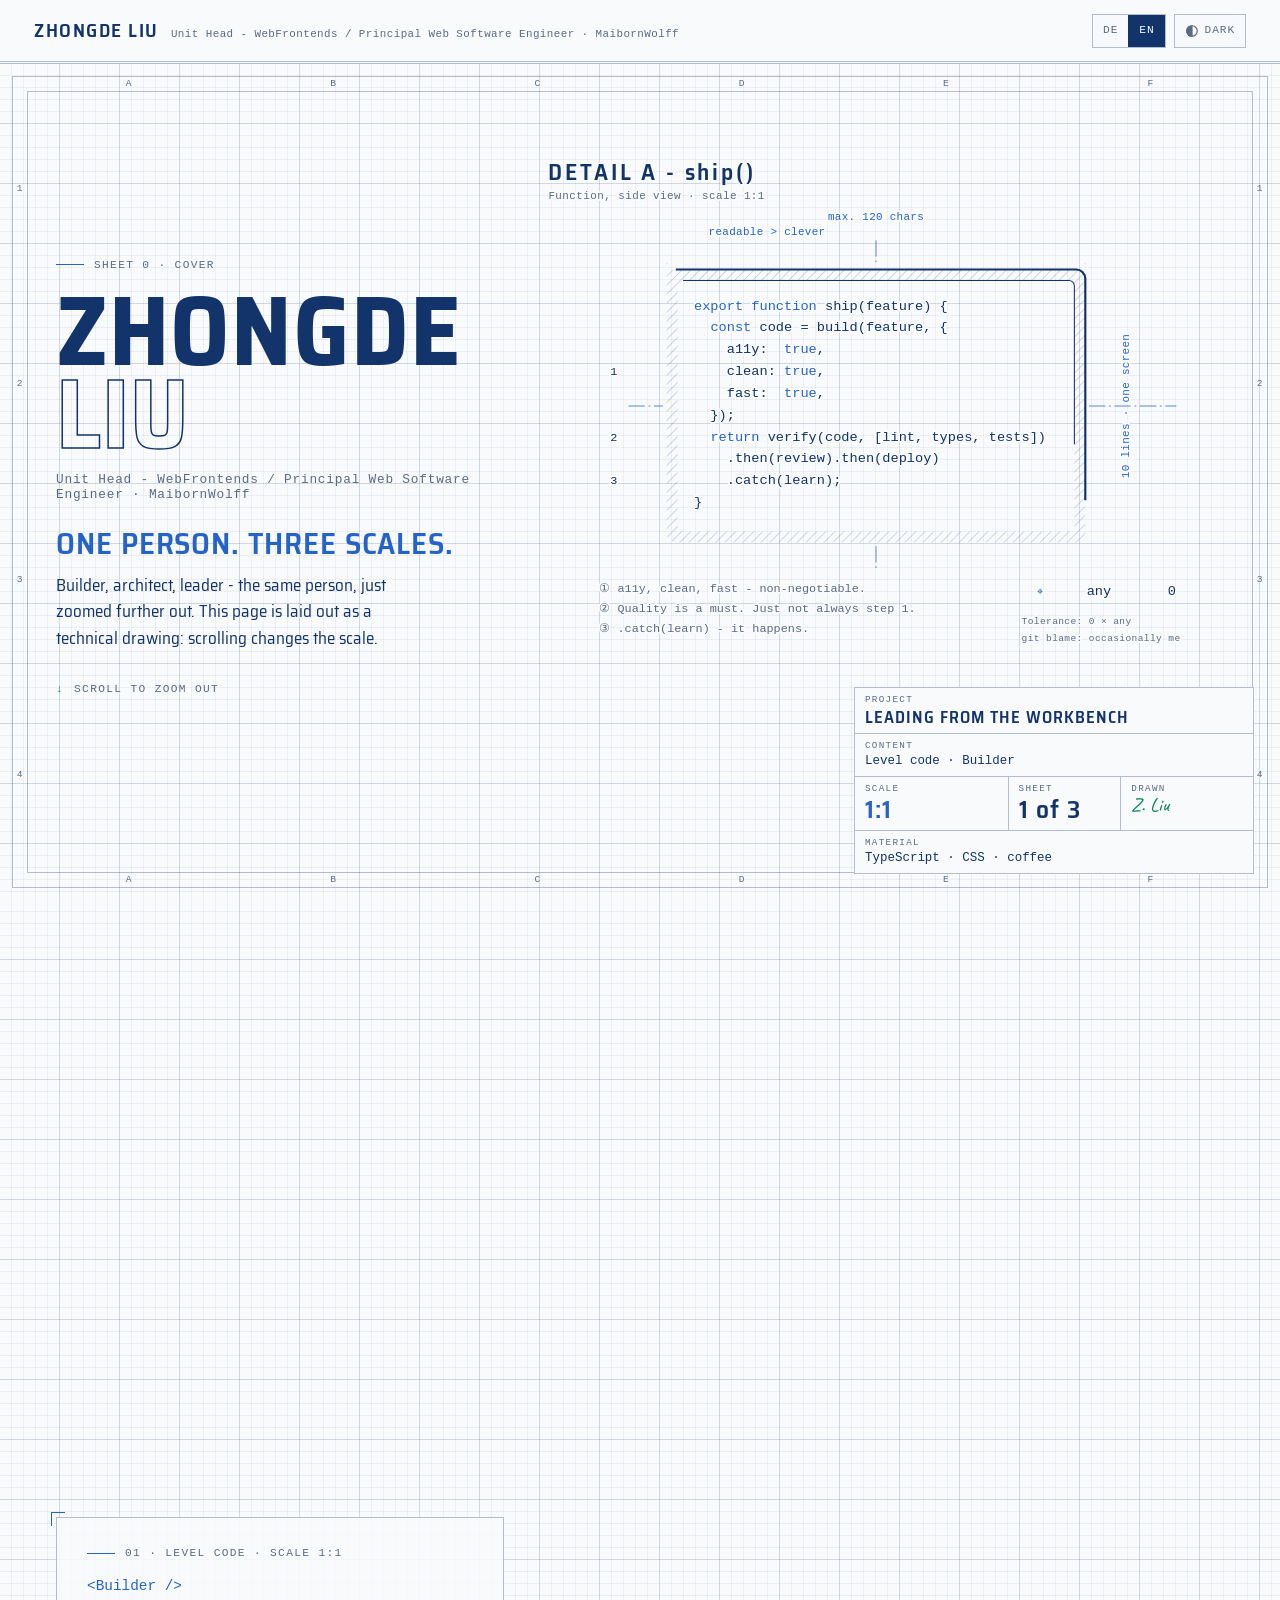
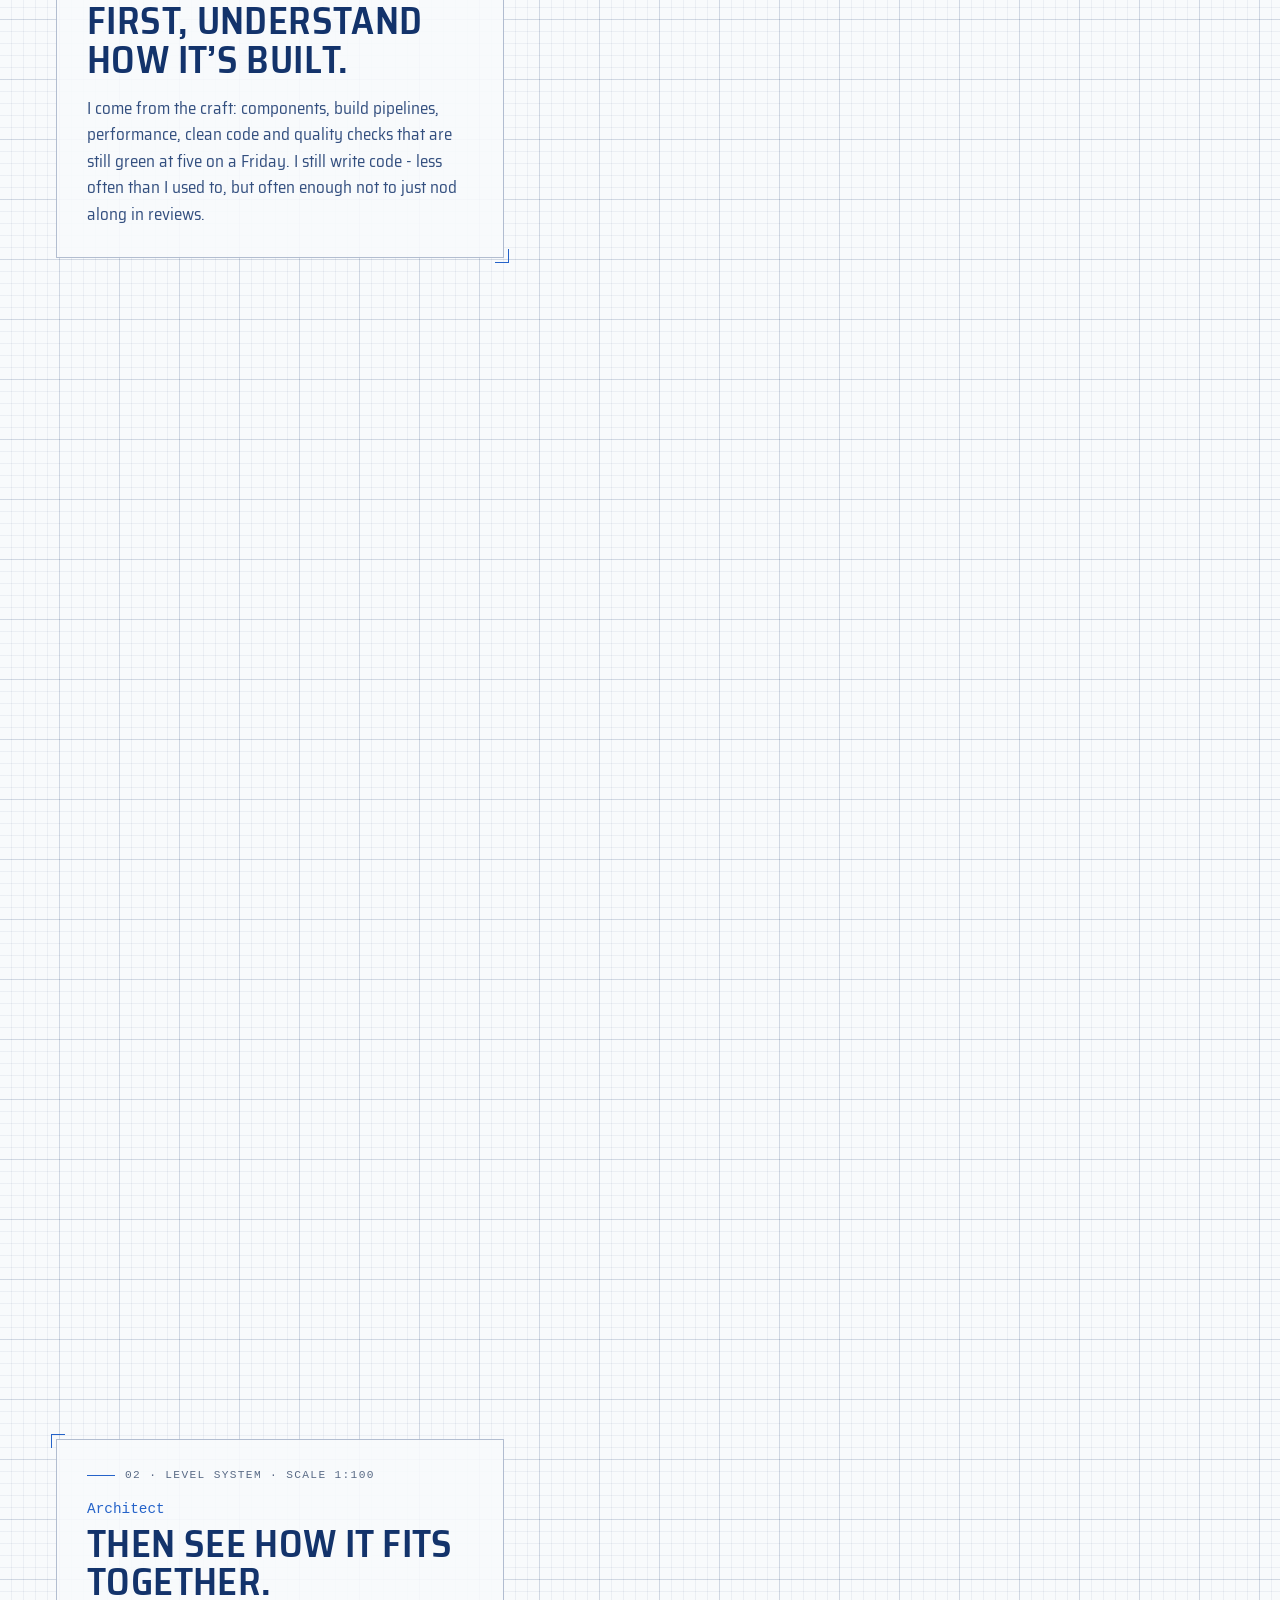
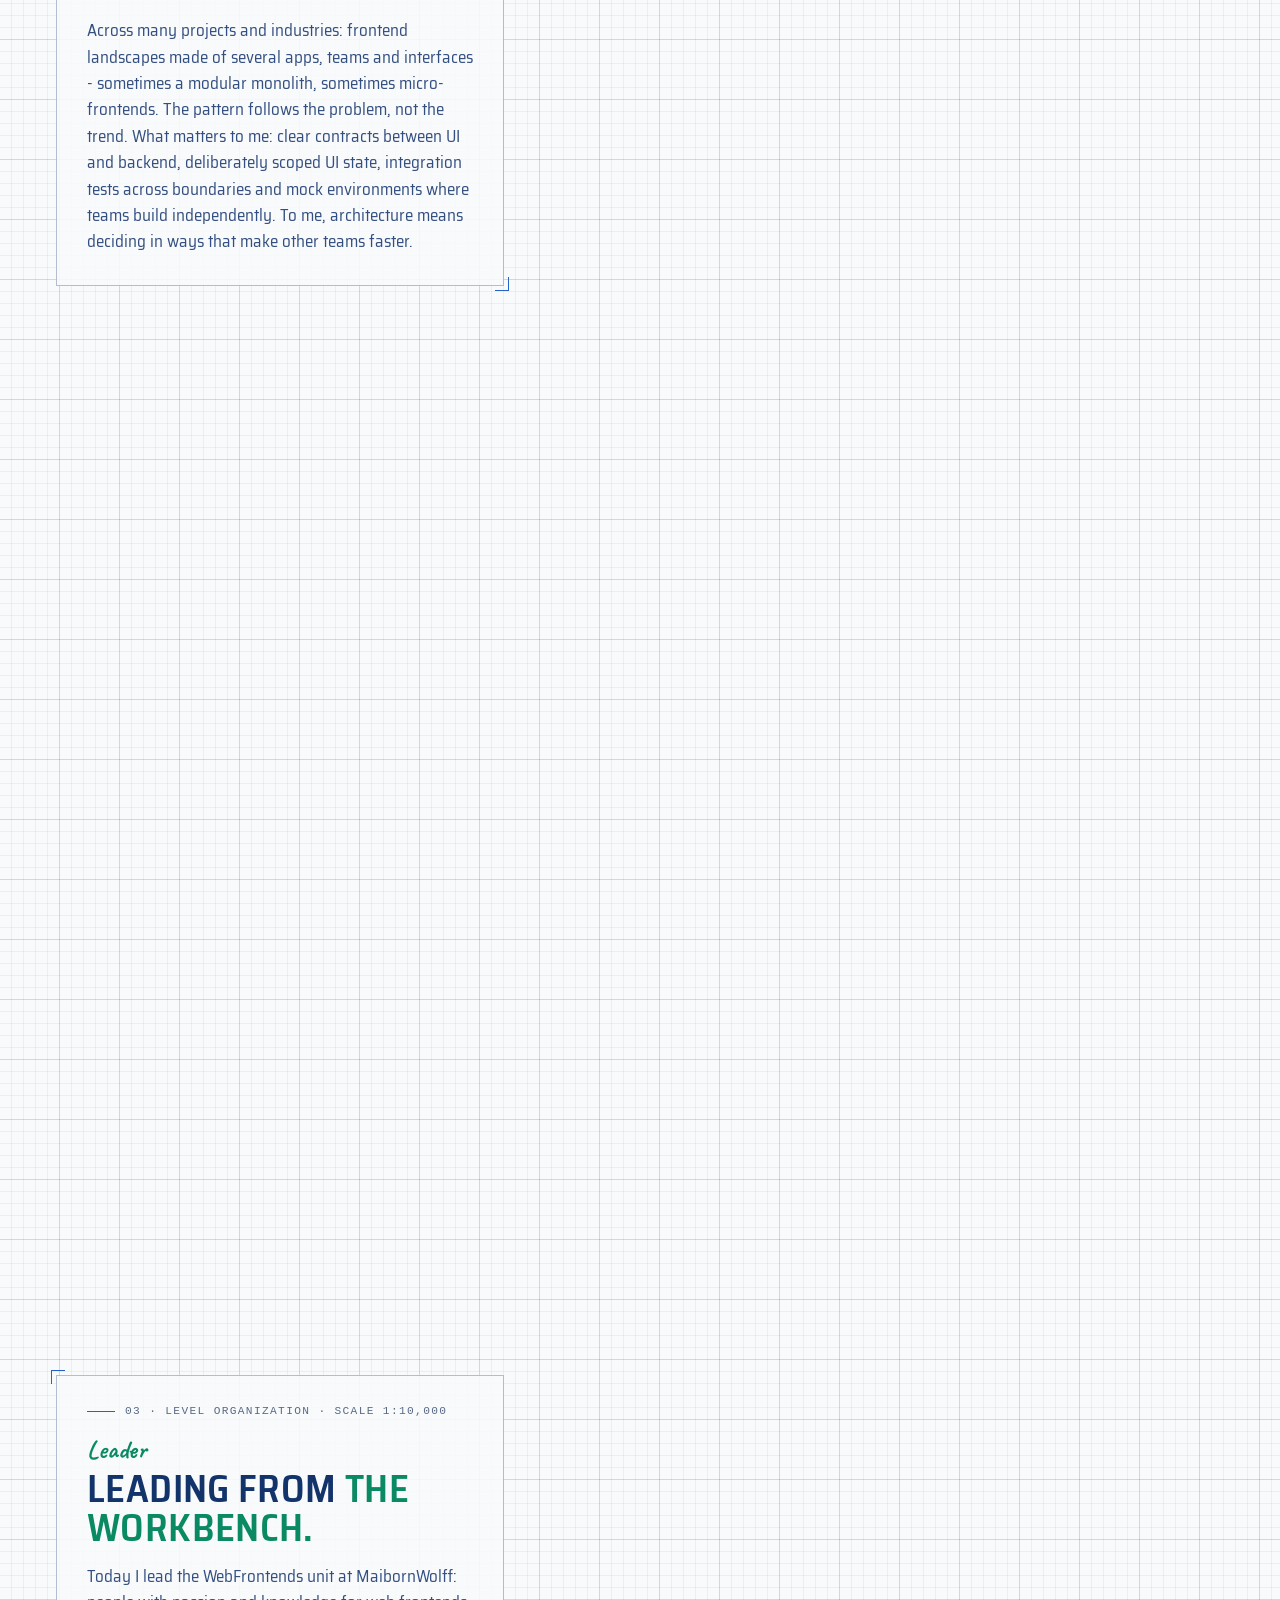
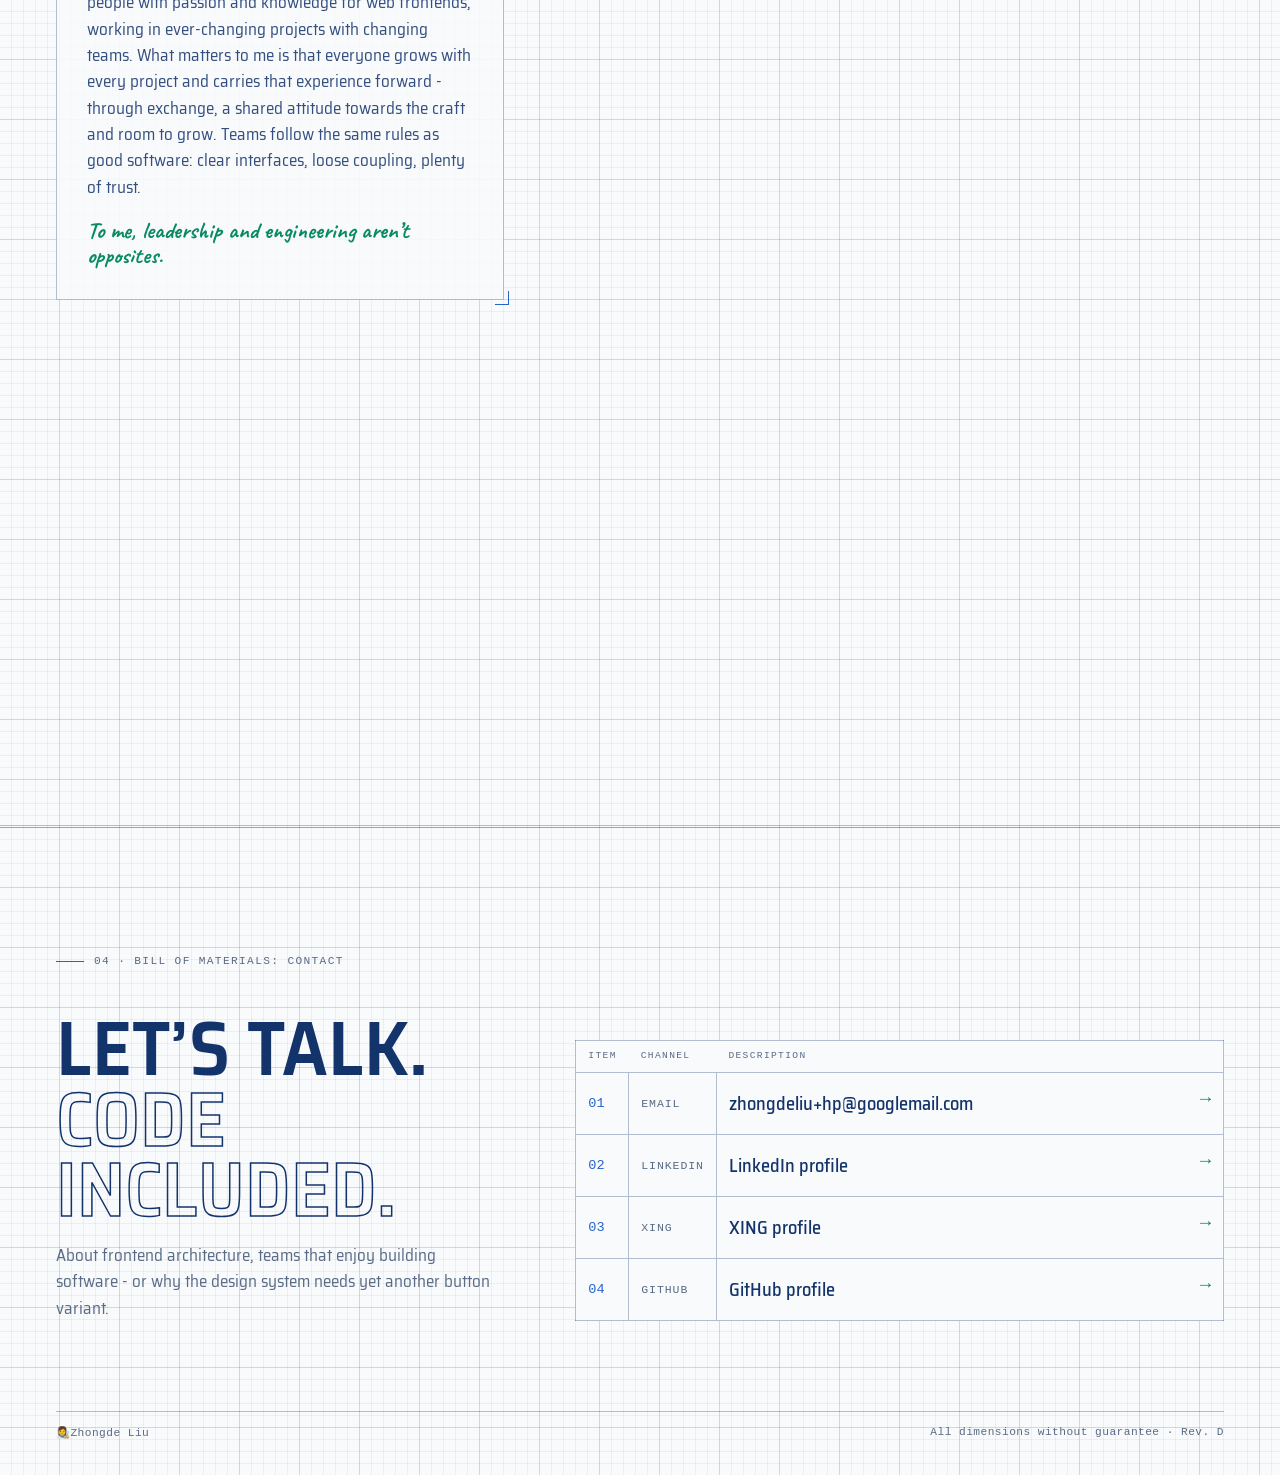
==== en/index.html @ 66627f4d "Publish b01780e from zhongdeliu/zhongde-liu-homepage" ====
<!DOCTYPE html><html lang="en"><head><meta charset="utf-8"><meta name="viewport" content="width=device-width, initial-scale=1"><title>Zhongde Liu · Leading from the workbench</title><meta name="description" content="Zhongde Liu - Unit Head - WebFrontends / Principal Web Software Engineer at MaibornWolff. Builder, architect, leader - drawn as a technical drawing in three scales."><link rel="canonical" href="https://www.zhongdeliu.de/en/"><link rel="alternate" hreflang="de" href="https://www.zhongdeliu.de/de/"><link rel="alternate" hreflang="en" href="https://www.zhongdeliu.de/en/"><link rel="alternate" hreflang="x-default" href="https://www.zhongdeliu.de/de/"><meta property="og:type" content="website"><meta property="og:url" content="https://www.zhongdeliu.de/en/"><meta property="og:title" content="Zhongde Liu · Leading from the workbench"><meta property="og:description" content="Zhongde Liu - Unit Head - WebFrontends / Principal Web Software Engineer at MaibornWolff. Builder, architect, leader - drawn as a technical drawing in three scales."><meta property="og:locale" content="en_US"><link rel="icon" href="/favicon.ico" sizes="32x32"><link rel="icon" href="/favicon.svg" type="image/svg+xml"><link rel="apple-touch-icon" href="/apple-touch-icon.png"><meta name="theme-color" content="#0a1f3a" media="(prefers-color-scheme: dark)"><meta name="theme-color" content="#f8fafc" media="(prefers-color-scheme: light)"><link rel="preload" href="/_astro/saira-semi-condensed-latin-400-normal.DBFPQfhT.woff2" as="font" type="font/woff2" crossorigin><link rel="preload" href="/_astro/saira-semi-condensed-latin-600-normal.BlCmTINa.woff2" as="font" type="font/woff2" crossorigin><!-- Pre-paint: apply the saved theme before first render (no light/dark flash) --><script>
    (function(){var r=document.documentElement;r.classList.add("js");try{var t=localStorage.getItem("zl-theme");if(t==="light"||t==="dark")r.setAttribute("data-theme",t);}catch(e){}})();
  </script><link rel="stylesheet" href="/_astro/Base.D9mLEp5T.css"><link rel="stylesheet" href="/_astro/index.y4EOrMya.css"></head><body class="paper"><header class="head" data-astro-cid-nen7h5rs><div class="head-in" data-astro-cid-nen7h5rs><a class="brand" href="#top" data-astro-cid-nen7h5rs><b data-astro-cid-nen7h5rs>Zhongde Liu</b><span data-astro-cid-nen7h5rs>Unit Head - WebFrontends / Principal Web Software Engineer · MaibornWolff</span></a><div class="ctrls" data-astro-cid-nen7h5rs><nav class="seg" aria-label="Sprache / Language" data-astro-cid-nen7h5rs><a href="/de/" hreflang="de" lang="de" data-astro-cid-nen7h5rs>DE</a><a href="/en/" hreflang="en" lang="en" aria-current="page" data-astro-cid-nen7h5rs>EN</a></nav><div class="seg" data-astro-cid-nen7h5rs><button type="button" class="theme-btn" id="themeBtn" aria-label="Toggle colour scheme" data-astro-cid-nen7h5rs><svg viewBox="0 0 16 16" aria-hidden="true" data-astro-cid-nen7h5rs><circle cx="8" cy="8" r="6" data-astro-cid-nen7h5rs></circle><path d="M8 2a6 6 0 0 0 0 12z" fill="currentColor" data-astro-cid-nen7h5rs></path></svg><!-- The label names the scheme you'd switch to; CSS picks the right one before first paint --><span class="to-light" data-astro-cid-nen7h5rs>LIGHT</span><span class="to-dark" data-astro-cid-nen7h5rs>DARK</span></button></div></div></div></header><script type="module">function e(e){try{localStorage.setItem(`zl-theme`,e)}catch{}}function t(t){if(!t)return;let n=document.documentElement,r=window.matchMedia(`(prefers-color-scheme: light)`),i=()=>n.getAttribute(`data-theme`)??(r.matches?`light`:`dark`);t.addEventListener(`click`,()=>{let t=i()===`dark`?`light`:`dark`;n.setAttribute(`data-theme`,t),e(t)})}t(document.getElementById(`themeBtn`));</script><main id="top"><h1 class="sr-only">Zhongde Liu - Leading from the workbench</h1><section id="sheet" aria-label="Code, system, organization" data-astro-cid-7tameqwl><div class="stage" aria-hidden="true" data-astro-cid-7tameqwl><div class="sheet-in paper" data-astro-cid-7tameqwl><div class="warm" data-astro-cid-7tameqwl></div><div class="frame" data-astro-cid-7tameqwl><div class="zones top" data-astro-cid-7tameqwl><span data-astro-cid-7tameqwl>A</span><span data-astro-cid-7tameqwl>B</span><span data-astro-cid-7tameqwl>C</span><span data-astro-cid-7tameqwl>D</span><span data-astro-cid-7tameqwl>E</span><span data-astro-cid-7tameqwl>F</span></div><div class="zones bot" data-astro-cid-7tameqwl><span data-astro-cid-7tameqwl>A</span><span data-astro-cid-7tameqwl>B</span><span data-astro-cid-7tameqwl>C</span><span data-astro-cid-7tameqwl>D</span><span data-astro-cid-7tameqwl>E</span><span data-astro-cid-7tameqwl>F</span></div><div class="zones lft" data-astro-cid-7tameqwl><span data-astro-cid-7tameqwl>1</span><span data-astro-cid-7tameqwl>2</span><span data-astro-cid-7tameqwl>3</span><span data-astro-cid-7tameqwl>4</span></div><div class="zones rgt" data-astro-cid-7tameqwl><span data-astro-cid-7tameqwl>1</span><span data-astro-cid-7tameqwl>2</span><span data-astro-cid-7tameqwl>3</span><span data-astro-cid-7tameqwl>4</span></div></div><svg class="dwg-svg" viewBox="0 0 800 600" preserveAspectRatio="xMidYMid meet" data-astro-cid-7tameqwl><defs data-astro-cid-7tameqwl><pattern id="hatch" width="7" height="7" patternUnits="userSpaceOnUse" patternTransform="rotate(45)" data-astro-cid-7tameqwl><line class="hl" x1="0" y1="0" x2="0" y2="7" data-astro-cid-7tameqwl></line></pattern><pattern id="xhatch" width="9" height="9" patternUnits="userSpaceOnUse" patternTransform="rotate(45)" data-astro-cid-7tameqwl><line class="hl" x1="0" y1="0" x2="0" y2="9" data-astro-cid-7tameqwl></line><line class="hl" x1="0" y1="0" x2="9" y2="0" data-astro-cid-7tameqwl></line></pattern></defs><g class="dwg" id="d0"><text class="t-title fx" x="40" y="52">DETAIL A - ship()</text><text class="t-sub fx" x="40" y="72">Function, side view · scale 1:1</text><!-- centre lines --><path class="cl fx" d="M128 300H166M634 300H730M400 118V146M400 454V478"></path><!-- housing --><rect class="ln thick" x="170" y="150" width="460" height="300" rx="10"></rect><rect class="ln" x="182" y="162" width="436" height="276" rx="6"></rect><path class="fx hatchfill" fill-rule="evenodd" d="M180 150h440a10 10 0 0 1 10 10v280a10 10 0 0 1-10 10H180a10 10 0 0 1-10-10V160a10 10 0 0 1 10-10z M188 162h424a6 6 0 0 1 6 6v264a6 6 0 0 1-6 6H188a6 6 0 0 1-6-6V168a6 6 0 0 1 6-6z"></path><!-- code --><text class="code fx" x="200" y="194"><tspan class="kw">export function</tspan> <tspan class="fn">ship</tspan>(feature) {</text><text class="code fx" x="200" y="218">  <tspan class="kw">const</tspan> code = build(feature, {</text><text class="code fx" x="200" y="242">    a11y:  <tspan class="kw">true</tspan>,</text><text class="code fx" x="200" y="266">    clean: <tspan class="kw">true</tspan>,</text><text class="code fx" x="200" y="290">    fast:  <tspan class="kw">true</tspan>,</text><text class="code fx" x="200" y="314">  });</text><text class="code fx" x="200" y="338">  <tspan class="kw">return</tspan> verify(code, [lint, types, tests])</text><text class="code fx" x="200" y="362">    .then(review).then(deploy)</text><text class="code fx" x="200" y="386">    .catch(learn);</text><text class="code fx" x="200" y="410">}</text><!-- width dimension --><path class="ln thin c2" d="M170 144V94M630 144V94"></path><path class="ln thin c2" d="M170 104H630"></path><path class="ln thin c2" d="M170 104l11-4v8zM630 104l-11-4v8z"></path><text class="dim fx" x="400" y="96" text-anchor="middle">max. 120 chars</text><!-- height dimension --><path class="ln thin c2" d="M636 150H698M636 450H698"></path><path class="ln thin c2" d="M688 150V450"></path><path class="ln thin c2" d="M688 150l-4 11h8zM688 450l-4-11h8z"></path><text class="dim fx" transform="translate(678 300) rotate(-90)" text-anchor="middle">10 lines · one screen</text><!-- surface finish symbol --><path class="ln thin" d="M196 146l7-12 7 12M203 134l9-18h96"></path><text class="dim fx" x="216" y="112">readable &gt; clever</text><!-- balloons --><circle class="ln" cx="112" cy="261" r="13"></circle><text class="bal fx" x="112" y="266" text-anchor="middle">1</text><path class="ln thin" d="M125 261H190M190 236V294M190 236h6M190 294h6"></path><circle class="ln" cx="112" cy="333" r="13"></circle><text class="bal fx" x="112" y="338" text-anchor="middle">2</text><path class="ln thin" d="M125 333H214"></path><circle class="ln" cx="112" cy="381" r="13"></circle><text class="bal fx" x="112" y="386" text-anchor="middle">3</text><path class="ln thin" d="M125 381H232"></path><!-- notes --><text class="note fx" x="96" y="504">① a11y, clean, fast - non-negotiable.</text><text class="note fx" x="96" y="526">② Quality is a must. Just not always step 1.</text><text class="note fx" x="96" y="548">③ .catch(learn) - it happens.</text><!-- tolerance frame --><rect class="ln" x="560" y="486" width="200" height="34"></rect><path class="ln" d="M600 486V520M690 486V520"></path><text class="dim fx" x="580" y="508" text-anchor="middle">⌖</text><text class="code fx" x="645" y="508" text-anchor="middle">any</text><text class="code fx" x="725" y="508" text-anchor="middle">0</text><text class="sm fx" x="560" y="540">Tolerance: 0 × any</text><text class="sm fx" x="560" y="558">git blame: occasionally me</text></g><g class="dwg" id="d1"><text class="dim fx" x="400" y="30" text-anchor="middle">Rooms loosely coupled · doors = interfaces</text><!-- dimension chain --><path class="ln thin c2" d="M80 84V46M300 96V46M500 96V46M720 84V46"></path><path class="ln thin c2" d="M80 56H720"></path><path class="ln thin c2" d="M74 62l12-12M294 62l12-12M494 62l12-12M714 62l12-12"></path><text class="dim fx" x="190" y="50" text-anchor="middle">2,20</text><text class="dim fx" x="400" y="50" text-anchor="middle">2,00</text><text class="dim fx" x="610" y="50" text-anchor="middle">2,20</text><!-- outer walls --><rect class="ln thick" x="80" y="90" width="640" height="380"></rect><rect class="ln" x="92" y="102" width="616" height="356"></rect><path class="fx hatchfill" fill-rule="evenodd" d="M80 90h640v380H80z M92 102h616v356H92z"></path><!-- interior walls --><path class="ln thick" d="M300 102V330M500 102V330"></path><path class="ln thick" d="M92 330H160M210 330H375M425 330H560M610 330H708"></path><!-- doors --><path class="ln thin" d="M160 330V280A50 50 0 0 1 210 330"></path><path class="ln thin" d="M375 330V280A50 50 0 0 1 425 330"></path><path class="ln thin" d="M560 330V280A50 50 0 0 1 610 330"></path><!-- rooms --><text class="room fx" x="196" y="182" text-anchor="middle">Feature A</text><text class="sm fx" x="196" y="202" text-anchor="middle">Team · clear boundaries</text><text class="room fx" x="400" y="182" text-anchor="middle">Feature B</text><text class="sm c2t fx" x="400" y="202" text-anchor="middle">Detail A → sheet 1</text><circle class="dash fx" cx="400" cy="262" r="26"></circle><text class="bal fx" x="400" y="267" text-anchor="middle">A</text><text class="room fx" x="604" y="182" text-anchor="middle">Feature C</text><text class="sm fx" x="604" y="202" text-anchor="middle">Team · clear boundaries</text><!-- corridor: routing + UI state supply line --><text class="sm fx" x="400" y="352" text-anchor="middle">Routing · composition</text><path class="pipe fx" d="M130 372H670M260 372V300M475 372V300M665 372V300"></path><circle class="ln thin c2" cx="260" cy="296" r="4"></circle><circle class="ln thin c2" cx="475" cy="296" r="4"></circle><circle class="ln thin c2" cx="665" cy="296" r="4"></circle><text class="sm c2t fx" x="400" y="392" text-anchor="middle">UI state · piped into every room</text><!-- interfaces to the outside (lollipop notation) --><path class="ln c2" d="M92 366H52"></path><circle class="ln c2" cx="44" cy="366" r="8"></circle><text class="sm fx" x="44" y="394" text-anchor="middle">Auth</text><path class="ln c2" d="M708 366H748"></path><circle class="ln c2" cx="756" cy="366" r="8"></circle><text class="sm fx" x="756" y="394" text-anchor="middle">API</text><!-- legend --><path class="ln thin c2" d="M326 512H342"></path><circle class="ln thin c2" cx="347" cy="512" r="5"></circle><text class="sm fx" x="362" y="516">Interface / contract</text><path class="pipe fx" d="M322 536H352"></path><text class="sm fx" x="362" y="540">UI state line</text><!-- design system foundation --><path class="ln" d="M92 402H708"></path><rect class="fx xfill" x="92" y="402" width="616" height="56"></rect><text class="room fx" x="400" y="437" text-anchor="middle" style="font-size:17px">Design system · load-bearing</text><!-- mock annex --><path class="dash fx" d="M640 470V500M560 500h160v56H560z"></path><text class="sm fx" x="640" y="524" text-anchor="middle">Mock environment</text><text class="sm fx" x="640" y="542" text-anchor="middle">for integration tests</text><!-- title --><text class="t-title fx" x="80" y="528">FLOOR PLAN</text><text class="t-sub fx" x="80" y="548">Frontend landscape · scale 1:100</text></g><g class="dwg" id="d2"><text class="t-title fx" x="56" y="42">SITE PLAN</text><text class="t-sub fx" x="56" y="60">WebFrontends unit · scale 1:10,000</text><!-- scale bar --><path class="ln thin" d="M330 40h150M330 36v8M405 36v8M480 36v8"></path><rect class="fx" x="330" y="37" width="75" height="6" style="fill:var(--ln)"></rect><text class="sm fx" x="330" y="58" text-anchor="middle">0</text><text class="sm fx" x="405" y="58" text-anchor="middle">1 sprint</text><text class="sm fx" x="480" y="58" text-anchor="middle">2 sprints</text><!-- boundary --><path class="cl fx" d="M50 80L745 70L760 520L45 535Z"></path><text class="sm fx" x="740" y="92" text-anchor="end">Unit boundary</text><!-- roads --><path class="ln" d="M45 292C240 262 560 336 755 286"></path><path class="ln" d="M45 316C240 286 560 360 755 310"></path><path class="ln" d="M412 74C395 200 452 400 408 528"></path><path class="ln" d="M436 74C419 200 476 400 432 528"></path><circle class="ln plaza" cx="432" cy="308" r="44"></circle><!-- squad buildings --><path class="ln thick" d="M120 120H320V170H290V230H120Z"></path><path class="fx hatchfill" d="M120 120H320V170H290V230H120Z"></path><path class="ln thick" d="M500 110H670V215H560V180H500Z"></path><path class="fx hatchfill" d="M500 110H670V215H560V180H500Z"></path><!-- planned project: dashed outline, no hatch --><path class="dash fx" d="M120 380H320V490H200V455H120Z"></path><text class="room fx" x="205" y="172" text-anchor="middle">Project</text><text class="room fx" x="585" y="152" text-anchor="middle">Project</text><text class="sm c2t fx" x="615" y="198" text-anchor="middle">Plan → sheet 2</text><text class="room fx" x="232" y="428" text-anchor="middle">Project</text><text class="sm fx" x="232" y="448" text-anchor="middle">planned</text><!-- people moving between projects --><path class="move fx" d="M318 224C380 256 450 252 496 204"></path><path class="ln c2" d="M323.4 232.4L318 224L328 223.5M486.4 206.8L496 204L493.6 213.7"></path><path class="move fx" d="M300 238C332 288 332 336 306 376"></path><path class="ln c2" d="M300.5 248L300 238L308.9 242.6M314.9 371.5L306 376L306.5 366"></path><!-- park: community of practice --><circle class="ln thin" cx="540" cy="404" r="16"></circle><circle class="ln thin" cx="582" cy="388" r="14"></circle><circle class="ln thin" cx="626" cy="404" r="17"></circle><circle class="ln thin" cx="670" cy="392" r="14"></circle><circle class="ln thin" cx="560" cy="446" r="15"></circle><circle class="ln thin" cx="608" cy="452" r="13"></circle><circle class="ln thin" cx="652" cy="444" r="16"></circle><circle class="ln thin" cx="700" cy="436" r="12"></circle><text class="sm fx" x="620" y="492" text-anchor="middle">Community of Practice</text><!-- people --><g class="people"><circle class="dot fx" cx="140" cy="252" r="4"></circle><circle class="dot fx" cx="172" cy="258" r="4"></circle><circle class="dot fx" cx="206" cy="249" r="4"></circle><circle class="dot fx" cx="240" cy="257" r="4"></circle><circle class="dot fx" cx="272" cy="248" r="4"></circle><circle class="dot fx" cx="318" cy="205" r="4"></circle><circle class="dot fx" cx="520" cy="240" r="4"></circle><circle class="dot fx" cx="556" cy="236" r="4"></circle><circle class="dot fx" cx="594" cy="244" r="4"></circle><circle class="dot fx" cx="632" cy="238" r="4"></circle><circle class="dot fx" cx="690" cy="150" r="4"></circle><circle class="dot fx" cx="480" cy="160" r="4"></circle><circle class="dot fx" cx="150" cy="356" r="4"></circle><circle class="dot fx" cx="190" cy="350" r="4"></circle><circle class="dot fx" cx="230" cy="358" r="4"></circle><circle class="dot fx" cx="272" cy="352" r="4"></circle><circle class="dot fx" cx="342" cy="420" r="4"></circle><circle class="dot fx" cx="342" cy="462" r="4"></circle><circle class="dot fx" cx="596" cy="424" r="4"></circle><circle class="dot fx" cx="636" cy="428" r="4"></circle></g><!-- north arrow --><circle class="ln thin" cx="712" cy="136" r="16"></circle><path class="ln" d="M712 116L720 152L712 145L704 152Z"></path><text class="sm fx" x="712" y="112" text-anchor="middle">N</text><!-- redline: human annotations --><path class="ln acc" d="M432.0 242.0A15 15 0 0 1 458.8 247.7A15 15 0 0 1 481.0 263.8A15 15 0 0 1 494.8 287.6A15 15 0 0 1 497.6 314.9A15 15 0 0 1 489.2 341.0A15 15 0 0 1 470.8 361.4A15 15 0 0 1 445.7 372.6A15 15 0 0 1 418.3 372.6A15 15 0 0 1 393.2 361.4A15 15 0 0 1 374.8 341.0A15 15 0 0 1 366.4 314.9A15 15 0 0 1 369.2 287.6A15 15 0 0 1 383.0 263.8A15 15 0 0 1 405.2 247.7A15 15 0 0 1 432.0 242.0"></path><path class="ln acc thick" d="M334 142C380 108 450 108 494 140M494 140l-13-1M494 140l-5-12"></path><text class="hand sm-h fx" x="414" y="104" text-anchor="middle">clear interfaces</text><text class="hand sm-h fx" x="60" y="520">Teams change. Experience grows.</text><circle class="accfill fx" cx="432" cy="308" r="8"></circle><path class="ln acc" d="M440 318C474 380 520 470 500 552"></path><text class="hand fx" x="500" y="578" text-anchor="middle">me (usually in between)</text><path class="ln acc" d="M512 236l12-20h-24z"></path><text class="hand sm-h fx" x="512" y="232" text-anchor="middle" style="font-size:15px">C</text></g></svg><!-- data-* feed the scroll engine; initial values are level 0 --><div class="tblock" data-of="of" data-locale="en-US" data-levels="[&quot;Level code · Builder&quot;,&quot;Level system · Architect&quot;,&quot;Level organization · Leader&quot;]" data-astro-cid-5kyhikxs><div class="tb-row tb-proj tb-hide-m" data-astro-cid-5kyhikxs><span class="k" data-astro-cid-5kyhikxs>Project</span><span class="v" data-astro-cid-5kyhikxs>Leading from the workbench</span></div><div class="tb-row tb-hide-m" data-astro-cid-5kyhikxs><span class="k" data-astro-cid-5kyhikxs>Content</span><span class="v" id="tbContent" data-astro-cid-5kyhikxs>Level code · Builder</span></div><div class="tb-grid main" data-astro-cid-5kyhikxs><div data-astro-cid-5kyhikxs><span class="k" data-astro-cid-5kyhikxs>Scale</span><span class="v big" id="tbScale" data-astro-cid-5kyhikxs>1:1</span></div><div data-astro-cid-5kyhikxs><span class="k" data-astro-cid-5kyhikxs>Sheet</span><span class="v big" id="tbSheet" data-astro-cid-5kyhikxs>1 of 3</span></div><div data-astro-cid-5kyhikxs><span class="k" data-astro-cid-5kyhikxs>Drawn</span><span class="v tb-sign" data-astro-cid-5kyhikxs>Z. Liu</span></div></div><div class="tb-row tb-hide-m tb-hide-t" data-astro-cid-5kyhikxs><span class="k" data-astro-cid-5kyhikxs>Material</span><span class="v" data-astro-cid-5kyhikxs>TypeScript · CSS · coffee</span></div></div></div></div><div class="notes" data-astro-cid-7tameqwl><div class="chapter hero" data-astro-cid-7tameqwl><div class="card hero-card" data-astro-cid-ge2uvauf><p class="kicker" data-astro-cid-ge2uvauf>Sheet 0 · Cover</p><p class="name" data-astro-cid-ge2uvauf>Zhongde<span data-astro-cid-ge2uvauf>Liu</span></p><p class="sub" data-astro-cid-ge2uvauf>Unit Head - WebFrontends / Principal Web Software Engineer · MaibornWolff</p><p class="pitch" data-astro-cid-ge2uvauf>One person. Three scales.</p><p class="copy" data-astro-cid-ge2uvauf>Builder, architect, leader - the same person, just zoomed further out. This page is laid out as a technical drawing: scrolling changes the scale.</p><p class="hint" data-astro-cid-ge2uvauf><i data-astro-cid-ge2uvauf>↓</i><span data-astro-cid-ge2uvauf>Scroll to zoom out</span></p></div></div><div class="chapter" data-astro-cid-7tameqwl><article class="card" data-level="0" data-astro-cid-e6jgshqh><p class="kicker" data-astro-cid-e6jgshqh>01 · Level code · scale 1:1</p><p class="role" data-astro-cid-e6jgshqh>&lt;Builder /&gt;</p><h2 data-astro-cid-e6jgshqh>First, understand how it’s built.</h2><p class="copy" data-astro-cid-e6jgshqh>I come from the craft: components, build pipelines, performance, clean code and quality checks that are still green at five on a Friday. I still write code - less often than I used to, but often enough not to just nod along in reviews.</p></article></div><div class="chapter" data-astro-cid-7tameqwl><article class="card" data-level="1" data-astro-cid-e6jgshqh><p class="kicker" data-astro-cid-e6jgshqh>02 · Level system · scale 1:100</p><p class="role" data-astro-cid-e6jgshqh>Architect</p><h2 data-astro-cid-e6jgshqh>Then see how it fits together.</h2><p class="copy" data-astro-cid-e6jgshqh>Across many projects and industries: frontend landscapes made of several apps, teams and interfaces - sometimes a modular monolith, sometimes micro-frontends. The pattern follows the problem, not the trend. What matters to me: clear contracts between UI and backend, deliberately scoped UI state, integration tests across boundaries and mock environments where teams build independently. To me, architecture means deciding in ways that make other teams faster.</p></article></div><div class="chapter" data-astro-cid-7tameqwl><article class="card org" data-level="2" data-astro-cid-e6jgshqh><p class="kicker" data-astro-cid-e6jgshqh>03 · Level organization · scale 1:10,000</p><p class="role" data-astro-cid-e6jgshqh>Leader</p><h2 data-astro-cid-e6jgshqh>Leading from <em>the workbench.</em></h2><p class="copy" data-astro-cid-e6jgshqh>Today I lead the WebFrontends unit at MaibornWolff: people with passion and knowledge for web frontends, working in ever-changing projects with changing teams. What matters to me is that everyone grows with every project and carries that experience forward - through exchange, a shared attitude towards the craft and room to grow. Teams follow the same rules as good software: clear interfaces, loose coupling, plenty of trust.</p><p class="next" data-astro-cid-e6jgshqh>To me, leadership and engineering aren’t opposites.</p></article></div></div></section><script type="module">var e=[{c:[400,300],out:[400,262]},{c:[400,300],inn:[400,262],out:[585,165]},{c:[400,300],inn:[585,165]}],t=[1,100,1e4],n=e=>e<0?0:e>1?1:e,r=e=>e*e*(3-2*e);function i(){let i=document.querySelector(`.stage`),a=document.querySelector(`.tblock`),o=document.getElementById(`tbScale`),s=document.getElementById(`tbSheet`),c=document.getElementById(`tbContent`);if(!i||!a||!o||!s||!c)return;let l=a.dataset.of??`/`,u=a.dataset.locale??`de-DE`,d=JSON.parse(a.dataset.levels??`[]`),f=Array.from(document.querySelectorAll(`.dwg`),(t,n)=>{let r=Array.from(t.querySelectorAll(`.ln, .fx`));for(let e of r)e.classList.contains(`ln`)&&(e.setAttribute(`pathLength`,`1`),e.style.strokeDasharray=`1 1`,e.style.strokeDashoffset=`1`),e.style.opacity=`0`;return{g:t,els:r,n:r.length,cfg:e[n],last:-1}}),p=Array.from(document.querySelectorAll(`[data-level]`)),m=window.matchMedia(`(prefers-reduced-motion: reduce)`);function h(){let e=window.innerHeight,t=window.scrollY+e/2,n=p.map(e=>{let t=e.getBoundingClientRect();return t.top+window.scrollY+t.height/2}),r=n[0];if(t<r){let n=e/2;return r>n?-1+(t-n)/(r-n):0}for(let e=0;e<n.length-1;e++)if(t<n[e+1])return e+(t-n[e])/(n[e+1]-n[e]);return Math.min(2.6,2+(t-n[n.length-1])/e)}function g(e,t){if(!(Math.abs(t-e.last)<5e-4)){e.last=t;for(let r=0;r<e.n;r++){let i=e.els[r],a=n(t*2.6-r/e.n*1.6);i.classList.contains(`ln`)?(i.style.strokeDashoffset=(1-a).toFixed(4),i.style.opacity=a>.001?`1`:`0`):i.style.opacity=n((a-.25)/.75).toFixed(3)}}}function _(e){let r=10**(4*n(e/2));for(let e of t)Math.abs(Math.log10(r)-Math.log10(e))<.06&&(r=e);if(!t.includes(r)){let e=Math.max(1,10**(Math.floor(Math.log10(r))-1));r=Math.round(r/e)*e}return`1:`+r.toLocaleString(u)}let v=``,y=!1;function b(){y=!1;let e=h(),t=m.matches,a=Math.max(0,Math.min(2,Math.round(e)));f.forEach((i,o)=>{let s=i.cfg.c,c,l,u,d=``;if(t)c=+(o===a),l=0,u=c;else{if(c=o===0?.22+.78*n((e+1)/.9):n((e-o+.85)/.75),l=o<2?r(n((e-o-.2)/.45)):0,u=(o===0?1:Math.min(1,c*3))*(1-l),i.cfg.out&&l>0){let e=1-.88*l,t=s[0]+(i.cfg.out[0]-s[0])*l,n=s[1]+(i.cfg.out[1]-s[1])*l;d+=`translate(${t.toFixed(2)} ${n.toFixed(2)}) scale(${e.toFixed(4)}) translate(${-s[0]} ${-s[1]}) `}if(i.cfg.inn&&c<1){let e=1+1.1*(1-r(c)),t=i.cfg.inn;d+=`translate(${t[0]} ${t[1]}) scale(${e.toFixed(4)}) translate(${-t[0]} ${-t[1]})`}}i.g.style.opacity=u.toFixed(3),i.g.style.visibility=u>.001?`visible`:`hidden`,d?i.g.setAttribute(`transform`,d):i.g.removeAttribute(`transform`),(u>.001||i.last!==0)&&g(i,c)}),i.style.setProperty(`--warm`,(t?+(a===2):n((e-1.2)/.7)).toFixed(3));let u=_(t?a:e),p=`${u}|${a}`;p!==v&&(v=p,o.textContent=u,s.textContent=`${a+1} ${l} 3`,c.textContent=d[a]??``)}function x(){y||(y=!0,requestAnimationFrame(b))}window.addEventListener(`scroll`,x,{passive:!0}),window.addEventListener(`resize`,x,{passive:!0}),m.addEventListener(`change`,()=>{for(let e of f)e.last=-1;x()}),b()}i();</script><section class="contact paper" id="kontakt" aria-labelledby="contact-h" data-astro-cid-he3spzz3><div class="wrap" data-astro-cid-he3spzz3><p class="kicker" data-astro-cid-he3spzz3>04 · Bill of materials: contact</p><div data-astro-cid-he3spzz3><h2 id="contact-h" data-astro-cid-he3spzz3>Let’s talk. <em>Code included.</em></h2><p class="copy" data-astro-cid-he3spzz3>About frontend architecture, teams that enjoy building software - or why the design system needs yet another button variant.</p></div><table class="bom" data-astro-cid-he3spzz3><thead data-astro-cid-he3spzz3><tr data-astro-cid-he3spzz3><th data-astro-cid-he3spzz3>Item</th><th class="kindh" data-astro-cid-he3spzz3>Channel</th><th data-astro-cid-he3spzz3>Description</th></tr></thead><tbody data-astro-cid-he3spzz3><tr data-astro-cid-he3spzz3><td class="pos" data-astro-cid-he3spzz3>01</td><td class="kind" data-astro-cid-he3spzz3>Email</td><td data-astro-cid-he3spzz3><a href="mailto:zhongdeliu+hp@googlemail.com" data-astro-cid-he3spzz3><span data-astro-cid-he3spzz3>zhongdeliu+hp@googlemail.com</span><span class="arr" data-astro-cid-he3spzz3>→</span></a></td></tr><tr data-astro-cid-he3spzz3><td class="pos" data-astro-cid-he3spzz3>02</td><td class="kind" data-astro-cid-he3spzz3>LinkedIn</td><td data-astro-cid-he3spzz3><a href="https://www.linkedin.com/in/zhongdeliu/" rel="noopener" data-astro-cid-he3spzz3><span data-astro-cid-he3spzz3>LinkedIn profile</span><span class="arr" data-astro-cid-he3spzz3>→</span></a></td></tr><tr data-astro-cid-he3spzz3><td class="pos" data-astro-cid-he3spzz3>03</td><td class="kind" data-astro-cid-he3spzz3>XING</td><td data-astro-cid-he3spzz3><a href="https://www.xing.com/profile/Zhongde_Liu" rel="noopener" data-astro-cid-he3spzz3><span data-astro-cid-he3spzz3>XING profile</span><span class="arr" data-astro-cid-he3spzz3>→</span></a></td></tr><tr data-astro-cid-he3spzz3><td class="pos" data-astro-cid-he3spzz3>04</td><td class="kind" data-astro-cid-he3spzz3>GitHub</td><td data-astro-cid-he3spzz3><a href="https://github.com/zhongdeliu" rel="noopener" data-astro-cid-he3spzz3><span data-astro-cid-he3spzz3>GitHub profile</span><span class="arr" data-astro-cid-he3spzz3>→</span></a></td></tr></tbody></table></div><footer class="foot" data-astro-cid-he3spzz3><span data-astro-cid-he3spzz3>👩‍🎨Zhongde Liu</span><span data-astro-cid-he3spzz3>All dimensions without guarantee · Rev. D</span></footer></section></main></body></html>
---- _astro/Base.D9mLEp5T.css ----
@font-face{font-family:Saira Semi Condensed;font-style:normal;font-display:swap;font-weight:400;src:url(/_astro/saira-semi-condensed-latin-ext-400-normal.z9rK9nq6.woff2)format("woff2"),url(/_astro/saira-semi-condensed-latin-ext-400-normal.FBtzH8lb.woff)format("woff")}@font-face{font-family:Saira Semi Condensed;font-style:normal;font-display:swap;font-weight:400;src:url(/_astro/saira-semi-condensed-latin-400-normal.DBFPQfhT.woff2)format("woff2"),url(/_astro/saira-semi-condensed-latin-400-normal.GbyiKxUx.woff)format("woff")}@font-face{font-family:Saira Semi Condensed;font-style:normal;font-display:swap;font-weight:500;src:url(/_astro/saira-semi-condensed-latin-ext-500-normal.DcBBbpUL.woff2)format("woff2"),url(/_astro/saira-semi-condensed-latin-ext-500-normal.CBunCqud.woff)format("woff")}@font-face{font-family:Saira Semi Condensed;font-style:normal;font-display:swap;font-weight:500;src:url(/_astro/saira-semi-condensed-latin-500-normal.OkPZo89y.woff2)format("woff2"),url(/_astro/saira-semi-condensed-latin-500-normal.DNw5c0PQ.woff)format("woff")}@font-face{font-family:Saira Semi Condensed;font-style:normal;font-display:swap;font-weight:600;src:url(/_astro/saira-semi-condensed-latin-ext-600-normal.cD8iogYK.woff2)format("woff2"),url(/_astro/saira-semi-condensed-latin-ext-600-normal.gxH8H1Hk.woff)format("woff")}@font-face{font-family:Saira Semi Condensed;font-style:normal;font-display:swap;font-weight:600;src:url(/_astro/saira-semi-condensed-latin-600-normal.BlCmTINa.woff2)format("woff2"),url(/_astro/saira-semi-condensed-latin-600-normal.CyCQx_HP.woff)format("woff")}@font-face{font-family:Saira Semi Condensed;font-style:normal;font-display:swap;font-weight:700;src:url(/_astro/saira-semi-condensed-latin-ext-700-normal.B2SOp30D.woff2)format("woff2"),url(/_astro/saira-semi-condensed-latin-ext-700-normal.xWD0nNWp.woff)format("woff")}@font-face{font-family:Saira Semi Condensed;font-style:normal;font-display:swap;font-weight:700;src:url(/_astro/saira-semi-condensed-latin-700-normal.DrSnQFZS.woff2)format("woff2"),url(/_astro/saira-semi-condensed-latin-700-normal.BeJ8KZkF.woff)format("woff")}@font-face{font-family:Caveat;font-style:normal;font-display:swap;font-weight:500;src:url(/_astro/caveat-latin-ext-500-normal.jKqJW7bC.woff2)format("woff2"),url(/_astro/caveat-latin-ext-500-normal.wUUXxlbS.woff)format("woff")}@font-face{font-family:Caveat;font-style:normal;font-display:swap;font-weight:500;src:url(/_astro/caveat-latin-500-normal.B9SDL8cy.woff2)format("woff2"),url(/_astro/caveat-latin-500-normal.Do9veZfZ.woff)format("woff")}@font-face{font-family:Caveat;font-style:normal;font-display:swap;font-weight:700;src:url(/_astro/caveat-latin-ext-700-normal.DFbRgDry.woff2)format("woff2"),url(/_astro/caveat-latin-ext-700-normal.DjJQd59I.woff)format("woff")}@font-face{font-family:Caveat;font-style:normal;font-display:swap;font-weight:700;src:url(/_astro/caveat-latin-700-normal.D8_1Nw6V.woff2)format("woff2"),url(/_astro/caveat-latin-700-normal.cPyBTTZN.woff)format("woff")}:root{--bg:#0a1f3a;--bg2:#0c2546;--grid-minor:#96c8ff0b;--grid-major:#96c8ff1a;--ln:#d8e9ff;--ln2:#72d2ff;--mut:#8eaed2;--dim:#d8e9ff52;--faint:#d8e9ff24;--accent:#5ee6b8;--accent-soft:color-mix(in srgb, var(--accent) 13%, transparent);--card:#091c35d6;--f-disp:"Saira Semi Condensed","Arial Narrow",sans-serif;--f-body:var(--f-disp);--f-mono:ui-monospace,SFMono-Regular,Menlo,Consolas,"Liberation Mono",monospace;--f-hand:"Caveat","Segoe Print",cursive;--maxw:1600px;--hh:64px;color-scheme:dark}@media (prefers-color-scheme:light){:root:not([data-theme]){--bg:#f8fafc;--bg2:#e9eef5;--grid-minor:#13336b0e;--grid-major:#13336b1f;--ln:#13336b;--ln2:#2563c9;--mut:#5a6b86;--dim:#13336b4d;--faint:#13336b1a;--accent:#0a8a62;--card:color-mix(in srgb, var(--bg) 90%, transparent);color-scheme:light}}:root[data-theme=light]{--bg:#f8fafc;--bg2:#e9eef5;--grid-minor:#13336b0e;--grid-major:#13336b1f;--ln:#13336b;--ln2:#2563c9;--mut:#5a6b86;--dim:#13336b4d;--faint:#13336b1a;--accent:#0a8a62;--card:color-mix(in srgb, var(--bg) 90%, transparent);color-scheme:light}@media (width<=760px){:root{--hh:56px}}*,:before,:after{box-sizing:border-box}html{-webkit-text-size-adjust:100%}body{background:var(--bg);color:var(--ln);font-family:var(--f-body);-webkit-font-smoothing:antialiased;padding-top:var(--hh);margin:0;font-size:17px;line-height:1.55;overflow-x:clip}a{color:inherit}.sr-only{clip:rect(0 0 0 0);white-space:nowrap;width:1px;height:1px;position:absolute;overflow:hidden}::selection{background:var(--accent);color:var(--bg)}:focus-visible{outline:2px solid var(--accent);outline-offset:3px}.paper{background-color:var(--bg);background-image:linear-gradient(var(--grid-major) 1px, transparent 1px), linear-gradient(90deg, var(--grid-major) 1px, transparent 1px), linear-gradient(var(--grid-minor) 1px, transparent 1px), linear-gradient(90deg, var(--grid-minor) 1px, transparent 1px);background-position:-1px -1px;background-size:60px 60px,60px 60px,12px 12px,12px 12px}.kicker{font:400 .7rem/1.3 var(--f-mono);letter-spacing:.12em;text-transform:uppercase;color:var(--mut);align-items:center;gap:10px;margin:0 0 1.1rem;display:flex}.kicker:before{content:"";background:var(--ln2);flex:none;width:28px;height:1px}.card{background:var(--card);border:1px solid var(--dim);-webkit-backdrop-filter:blur(5px);width:min(31rem,35vw);padding:28px 30px 30px;position:relative}.card:before,.card:after{content:"";border:1.5px solid var(--ln2);width:14px;height:14px;position:absolute}.card:before{border-width:1.5px 0 0 1.5px;top:-6px;left:-6px}.card:after{border-width:0 1.5px 1.5px 0;bottom:-6px;right:-6px}.card p.copy{color:var(--ln);opacity:.86;margin:0}.dwg{will-change:transform, opacity}.js .dwg{opacity:0}.ln{fill:none;stroke:var(--ln);stroke-width:1.15px;stroke-linecap:butt;stroke-linejoin:round}.thick{stroke-width:2.4px}.thin{stroke-width:.75px}.c2{stroke:var(--ln2)}.dash{fill:none;stroke:var(--ln);stroke-width:1px;stroke-dasharray:6 5}.cl{fill:none;stroke:var(--ln2);stroke-width:.8px;stroke-dasharray:18 4 2 4}.pipe{fill:none;stroke:var(--ln2);stroke-width:1.6px;stroke-dasharray:10 3 2 3}.move{fill:none;stroke:var(--ln2);stroke-width:1.2px;stroke-dasharray:5 4}.hatchfill{fill:url(#hatch)}.xfill{fill:url(#xhatch)}.hl{stroke:var(--ln);stroke-width:.7px;opacity:.55}.plaza{fill:var(--bg)}svg text{fill:var(--ln);paint-order:stroke;stroke:var(--bg);stroke-width:4px;stroke-linejoin:round}.t-title{font:600 26px var(--f-disp);letter-spacing:.12em}.t-sub{font:400 12px var(--f-mono);fill:var(--mut);letter-spacing:.04em}.room{font:600 22px var(--f-disp);letter-spacing:.08em;text-transform:uppercase}.sm{font:400 10.5px var(--f-mono);fill:var(--mut);letter-spacing:.04em}.sm.c2t,.c2t{fill:var(--ln2)}.dim{font:400 12px var(--f-mono);fill:var(--ln2);letter-spacing:.03em}.code{font:400 15px var(--f-mono);white-space:pre}.code .kw{fill:var(--ln2)}.code .fn{font-weight:500}.bal{font:500 13px var(--f-mono)}.note{font:400 13px var(--f-mono);fill:var(--mut)}.hand{font:700 25px var(--f-hand);fill:var(--accent)}.hand.sm-h{font-size:22px}.acc{stroke:var(--accent)}.accfill{fill:var(--accent);stroke:none}.dot{fill:var(--ln)}@media (width<=760px){body{font-size:15.5px}.card{width:100%;padding:22px 20px 24px}}@media (prefers-reduced-motion:reduce){.dwg{will-change:auto}}
---- _astro/index.y4EOrMya.css ----
.head[data-astro-cid-nen7h5rs]{z-index:30;height:var(--hh);background:var(--bg);border-bottom:3px double var(--dim);position:fixed;top:0;left:0;right:0}.head-in[data-astro-cid-nen7h5rs]{max-width:var(--maxw);justify-content:space-between;align-items:center;gap:12px;height:100%;margin:0 auto;padding:0 34px;display:flex}.brand[data-astro-cid-nen7h5rs]{align-items:baseline;gap:12px;min-width:0;text-decoration:none;display:flex}.brand[data-astro-cid-nen7h5rs] b[data-astro-cid-nen7h5rs]{font:600 1.2rem/1 var(--f-disp);letter-spacing:.08em;text-transform:uppercase;white-space:nowrap}.brand[data-astro-cid-nen7h5rs] span[data-astro-cid-nen7h5rs]{font:400 .68rem var(--f-mono);color:var(--mut);letter-spacing:.04em;white-space:nowrap;text-overflow:ellipsis;overflow:hidden}.ctrls[data-astro-cid-nen7h5rs]{gap:8px;display:flex}.seg[data-astro-cid-nen7h5rs]{border:1px solid var(--dim);background:var(--card);-webkit-backdrop-filter:blur(6px);display:inline-flex}.seg[data-astro-cid-nen7h5rs] a[data-astro-cid-nen7h5rs],.seg[data-astro-cid-nen7h5rs] button[data-astro-cid-nen7h5rs]{font:500 .7rem/1 var(--f-mono);letter-spacing:.08em;color:var(--mut);cursor:pointer;background:0 0;border:0;align-items:center;min-height:32px;padding:8px 10px;text-decoration:none;display:inline-flex}.seg[data-astro-cid-nen7h5rs] a[data-astro-cid-nen7h5rs]+a[data-astro-cid-nen7h5rs]{border-left:1px solid var(--dim)}.seg[data-astro-cid-nen7h5rs] a[data-astro-cid-nen7h5rs][aria-current=page]{background:var(--ln);color:var(--bg)}.theme-btn[data-astro-cid-nen7h5rs]{gap:6px}.theme-btn[data-astro-cid-nen7h5rs] svg[data-astro-cid-nen7h5rs]{fill:none;stroke:currentColor;stroke-width:1.4px;width:14px;height:14px}.to-dark[data-astro-cid-nen7h5rs]{display:none}@media (prefers-color-scheme:light){:root:not([data-theme]) .to-light[data-astro-cid-nen7h5rs]{display:none}:root:not([data-theme]) .to-dark[data-astro-cid-nen7h5rs]{display:inline}}:root[data-theme=light] .to-light[data-astro-cid-nen7h5rs]{display:none}:root[data-theme=light] .to-dark[data-astro-cid-nen7h5rs]{display:inline}@media (width<=760px){.head-in[data-astro-cid-nen7h5rs]{padding:0 22px}.brand[data-astro-cid-nen7h5rs] span[data-astro-cid-nen7h5rs]{display:none}}.tblock[data-astro-cid-5kyhikxs]{z-index:2;border:1.5px solid var(--dim);background:var(--bg);width:400px;font:400 .78rem/1.2 var(--f-mono);color:var(--ln);position:absolute;bottom:26px;right:26px}.tb-row[data-astro-cid-5kyhikxs],.tb-grid[data-astro-cid-5kyhikxs]>div[data-astro-cid-5kyhikxs]{flex-direction:column;gap:3px;padding:6px 10px 7px;display:flex}.tb-row[data-astro-cid-5kyhikxs]+.tb-row[data-astro-cid-5kyhikxs],.tb-row[data-astro-cid-5kyhikxs]+.tb-grid[data-astro-cid-5kyhikxs],.tb-grid[data-astro-cid-5kyhikxs]+.tb-row[data-astro-cid-5kyhikxs],.tb-grid[data-astro-cid-5kyhikxs]+.tb-grid[data-astro-cid-5kyhikxs]{border-top:1px solid var(--dim)}.tb-grid[data-astro-cid-5kyhikxs]{grid-template-columns:1.15fr .85fr 1fr;display:grid}.tb-grid[data-astro-cid-5kyhikxs]>div[data-astro-cid-5kyhikxs]+div[data-astro-cid-5kyhikxs]{border-left:1px solid var(--dim)}.tblock[data-astro-cid-5kyhikxs] .k[data-astro-cid-5kyhikxs]{letter-spacing:.14em;text-transform:uppercase;color:var(--mut);font-size:.58rem}.tblock[data-astro-cid-5kyhikxs] .v[data-astro-cid-5kyhikxs]{white-space:nowrap;text-overflow:ellipsis;overflow:hidden}.tblock[data-astro-cid-5kyhikxs] .big[data-astro-cid-5kyhikxs]{font:600 1.6rem/1 var(--f-disp);letter-spacing:.04em;font-variant-numeric:tabular-nums}#tbScale[data-astro-cid-5kyhikxs]{color:var(--ln2)}.tb-proj[data-astro-cid-5kyhikxs] .v[data-astro-cid-5kyhikxs]{font:600 1.05rem/1.1 var(--f-disp);letter-spacing:.06em;text-transform:uppercase}.tb-sign[data-astro-cid-5kyhikxs]{color:var(--accent);font-family:var(--f-hand)!important;font-size:1.2rem!important;line-height:.9!important}@media (width<=1100px){.tblock[data-astro-cid-5kyhikxs]{width:330px}.tb-hide-t[data-astro-cid-5kyhikxs]{display:none}}@media (width<=760px){.tblock[data-astro-cid-5kyhikxs]{width:auto;font-size:.7rem;bottom:16px;left:16px;right:16px}.tb-hide-m[data-astro-cid-5kyhikxs],.tb-hide-t[data-astro-cid-5kyhikxs]{display:none}.tblock[data-astro-cid-5kyhikxs] .big[data-astro-cid-5kyhikxs]{font-size:1.25rem}.tb-row[data-astro-cid-5kyhikxs],.tb-grid[data-astro-cid-5kyhikxs]>div[data-astro-cid-5kyhikxs]{padding:5px 8px 6px}}.card[data-astro-cid-ge2uvauf].hero-card{-webkit-backdrop-filter:none;background:0 0;border:0;width:min(40rem,38vw);padding:0}.card[data-astro-cid-ge2uvauf].hero-card:before,.card[data-astro-cid-ge2uvauf].hero-card:after{display:none}.name[data-astro-cid-ge2uvauf]{font:700 clamp(3.4rem, 7.6vw, 7.4rem)/.86 var(--f-disp);letter-spacing:.01em;text-transform:uppercase;margin:0 0 .9rem}.name[data-astro-cid-ge2uvauf] span[data-astro-cid-ge2uvauf]{color:#0000;-webkit-text-stroke:1.5px var(--ln);display:block}.sub[data-astro-cid-ge2uvauf]{font:400 .8rem var(--f-mono);color:var(--mut);letter-spacing:.06em;margin:0 0 1.6rem}.pitch[data-astro-cid-ge2uvauf]{font:600 clamp(1.5rem, 2.4vw, 2.1rem)/1.05 var(--f-disp);text-transform:uppercase;letter-spacing:.03em;color:var(--ln2);margin:0 0 .8rem}.copy[data-astro-cid-ge2uvauf]{max-width:36ch}.hint[data-astro-cid-ge2uvauf]{font:400 .7rem var(--f-mono);letter-spacing:.12em;text-transform:uppercase;color:var(--mut);align-items:center;gap:10px;margin-top:2rem;display:flex}.hint[data-astro-cid-ge2uvauf] i[data-astro-cid-ge2uvauf]{color:var(--accent);font-style:normal;animation:1.8s ease-in-out infinite nudge;display:inline-block}@keyframes nudge{50%{transform:translateY(5px)}}@keyframes rise{0%{opacity:0;transform:translateY(14px)}to{opacity:1;transform:none}}@media (prefers-reduced-motion:no-preference){.hero-card[data-astro-cid-ge2uvauf]>[data-astro-cid-ge2uvauf]{animation:.8s cubic-bezier(.2,.7,.2,1) both rise}.hero-card[data-astro-cid-ge2uvauf]>[data-astro-cid-ge2uvauf]:nth-child(2){animation-delay:80ms}.hero-card[data-astro-cid-ge2uvauf]>[data-astro-cid-ge2uvauf]:nth-child(3){animation-delay:.16s}.hero-card[data-astro-cid-ge2uvauf]>[data-astro-cid-ge2uvauf]:nth-child(4){animation-delay:.24s}.hero-card[data-astro-cid-ge2uvauf]>[data-astro-cid-ge2uvauf]:nth-child(5){animation-delay:.32s}.hero-card[data-astro-cid-ge2uvauf]>[data-astro-cid-ge2uvauf]:nth-child(6){animation-delay:.4s}}@media (prefers-reduced-motion:reduce){.hint[data-astro-cid-ge2uvauf] i[data-astro-cid-ge2uvauf]{animation:none}}@media (width<=760px){.card[data-astro-cid-ge2uvauf].hero-card{background:color-mix(in srgb, var(--bg) 78%, transparent);border:1px solid var(--dim);width:100%;padding:18px 18px 16px}.sub[data-astro-cid-ge2uvauf]{margin-bottom:1rem}.pitch[data-astro-cid-ge2uvauf]{font-size:1.4rem}.copy[data-astro-cid-ge2uvauf]{font-size:.95rem}.hint[data-astro-cid-ge2uvauf]{margin-top:1rem}.name[data-astro-cid-ge2uvauf]{font-size:clamp(2.8rem,14vw,3.8rem)}}.role[data-astro-cid-e6jgshqh]{font:500 .9rem var(--f-mono);color:var(--ln2);margin:0 0 .5rem}h2[data-astro-cid-e6jgshqh]{font:600 clamp(1.9rem, 3vw, 2.8rem)/1 var(--f-disp);letter-spacing:.01em;text-transform:uppercase;hyphens:auto;margin:0 0 1rem}h2[data-astro-cid-e6jgshqh] em{color:var(--accent);font-style:normal}.next[data-astro-cid-e6jgshqh]{font:700 1.45rem/1.1 var(--f-hand);color:var(--accent);margin:1.1rem 0 0}.org[data-astro-cid-e6jgshqh] .role[data-astro-cid-e6jgshqh]{font:700 1.6rem/1 var(--f-hand);color:var(--accent)}@media (width<=760px){h2[data-astro-cid-e6jgshqh]{font-size:2rem}}#sheet[data-astro-cid-7tameqwl]{position:relative}.stage[data-astro-cid-7tameqwl]{top:var(--hh);z-index:0;background:var(--bg2);height:calc(100vh - var(--hh));height:calc(100svh - var(--hh));position:sticky;overflow:hidden}.sheet-in[data-astro-cid-7tameqwl]{max-width:var(--maxw);margin:0 auto;position:absolute;inset:0}.warm[data-astro-cid-7tameqwl]{pointer-events:none;background:radial-gradient(55% 60% at 70% 55%, var(--accent-soft), transparent 70%);opacity:var(--warm,0);position:absolute;inset:0}.frame[data-astro-cid-7tameqwl]{border:1px solid var(--dim);pointer-events:none;position:absolute;inset:12px}.frame[data-astro-cid-7tameqwl]:after{content:"";border:1.5px solid var(--dim);position:absolute;inset:14px}.zones[data-astro-cid-7tameqwl]{font:400 .6rem/14px var(--f-mono);color:var(--mut);letter-spacing:.1em;justify-content:space-around;display:flex;position:absolute}.zones[data-astro-cid-7tameqwl].top{height:14px;top:0;left:14px;right:14px}.zones[data-astro-cid-7tameqwl].bot{height:14px;bottom:0;left:14px;right:14px}.zones[data-astro-cid-7tameqwl].lft,.zones[data-astro-cid-7tameqwl].rgt{text-align:center;flex-direction:column;align-items:center;width:14px;top:14px;bottom:14px}.zones[data-astro-cid-7tameqwl].lft{left:0}.zones[data-astro-cid-7tameqwl].rgt{right:0}.zones[data-astro-cid-7tameqwl] span[data-astro-cid-7tameqwl]{display:block}.dwg-svg[data-astro-cid-7tameqwl]{width:calc(60% - 40px);height:calc(100% - 240px);position:absolute;inset:44px 40px 196px 40%;overflow:visible}.notes[data-astro-cid-7tameqwl]{z-index:2;margin-top:calc(var(--hh) - 100vh);margin-top:calc(var(--hh) - 100svh);position:relative}.chapter[data-astro-cid-7tameqwl]{min-height:175vh;max-width:var(--maxw);align-items:center;margin:0 auto;padding:0 56px;display:flex}.chapter[data-astro-cid-7tameqwl].hero{min-height:calc(100vh - var(--hh));min-height:calc(100svh - var(--hh));align-items:center}@media (width<=1100px){.dwg-svg[data-astro-cid-7tameqwl]{height:calc(100% - 194px);bottom:150px}}@media (width<=760px){.frame[data-astro-cid-7tameqwl]{inset:6px}.frame[data-astro-cid-7tameqwl]:after{inset:10px}.zones[data-astro-cid-7tameqwl]{font-size:.5rem;line-height:10px}.zones[data-astro-cid-7tameqwl].top,.zones[data-astro-cid-7tameqwl].bot{height:10px;left:10px;right:10px}.zones[data-astro-cid-7tameqwl].lft,.zones[data-astro-cid-7tameqwl].rgt{width:10px;top:10px;bottom:10px}.dwg-svg[data-astro-cid-7tameqwl]{width:calc(100% - 40px);height:calc(52% - 30px);top:30px;left:20px;right:20px}.chapter[data-astro-cid-7tameqwl]{align-items:center;min-height:190vh;padding:0 18px}.chapter[data-astro-cid-7tameqwl].hero{align-items:flex-end;padding-bottom:92px}}.contact[data-astro-cid-he3spzz3]{border-top:3px double var(--dim);padding:clamp(80px,14vh,150px) 56px 36px;position:relative}.wrap[data-astro-cid-he3spzz3]{grid-template-columns:5fr 7fr;align-items:end;gap:28px 56px;max-width:1180px;margin:0 auto;display:grid}.kicker[data-astro-cid-he3spzz3]{grid-column:1/-1}h2[data-astro-cid-he3spzz3]{font:600 clamp(2.6rem, 6vw, 5.6rem)/.92 var(--f-disp);text-transform:uppercase;hyphens:auto;margin:0 0 1rem}h2[data-astro-cid-he3spzz3] em{color:#0000;-webkit-text-stroke:1.5px var(--ln);font-style:normal;display:block}.copy[data-astro-cid-he3spzz3]{color:var(--mut);max-width:44ch;margin:0}.bom[data-astro-cid-he3spzz3]{border-collapse:collapse;border:1.5px solid var(--dim);width:100%;font-family:var(--f-mono);background:var(--bg);font-size:.85rem}.bom[data-astro-cid-he3spzz3] th[data-astro-cid-he3spzz3]{text-align:left;letter-spacing:.14em;text-transform:uppercase;color:var(--mut);border-bottom:1.5px solid var(--dim);padding:8px 12px;font-size:.6rem;font-weight:400}.bom[data-astro-cid-he3spzz3] td[data-astro-cid-he3spzz3]{border-top:1px solid var(--dim);padding:0}.bom[data-astro-cid-he3spzz3] td[data-astro-cid-he3spzz3].pos{color:var(--ln2);border-right:1px solid var(--dim);width:3.6em;padding:0 12px}.bom[data-astro-cid-he3spzz3] td[data-astro-cid-he3spzz3].kind{color:var(--mut);border-right:1px solid var(--dim);letter-spacing:.08em;text-transform:uppercase;width:7em;padding:0 12px;font-size:.72rem}.bom[data-astro-cid-he3spzz3] a[data-astro-cid-he3spzz3]{font:500 1.15rem var(--f-body);justify-content:space-between;gap:12px;padding:16px 12px;text-decoration:none;display:flex}.bom[data-astro-cid-he3spzz3] a[data-astro-cid-he3spzz3] .arr[data-astro-cid-he3spzz3]{color:var(--accent);font-family:var(--f-mono);transition:transform .2s}.bom[data-astro-cid-he3spzz3] a[data-astro-cid-he3spzz3]:hover .arr[data-astro-cid-he3spzz3],.bom[data-astro-cid-he3spzz3] a[data-astro-cid-he3spzz3]:focus-visible .arr[data-astro-cid-he3spzz3]{transform:translate(5px)}.bom[data-astro-cid-he3spzz3] a[data-astro-cid-he3spzz3]:hover{background:var(--faint)}.foot[data-astro-cid-he3spzz3]{max-width:1180px;font:400 .7rem var(--f-mono);color:var(--mut);letter-spacing:.04em;border-top:1px solid var(--dim);flex-wrap:wrap;justify-content:space-between;gap:10px 24px;margin:clamp(64px,10vh,120px) auto 0;padding-top:14px;display:flex}@media (width<=760px){.contact[data-astro-cid-he3spzz3]{padding:80px 18px 28px}.wrap[data-astro-cid-he3spzz3]{grid-template-columns:1fr}.bom[data-astro-cid-he3spzz3] td[data-astro-cid-he3spzz3].kind,.bom[data-astro-cid-he3spzz3] th[data-astro-cid-he3spzz3].kindh{display:none}.bom[data-astro-cid-he3spzz3] a[data-astro-cid-he3spzz3]{padding:14px 10px;font-size:1rem}}@media (prefers-reduced-motion:reduce){.bom[data-astro-cid-he3spzz3] a[data-astro-cid-he3spzz3] .arr[data-astro-cid-he3spzz3]{transition:none}}
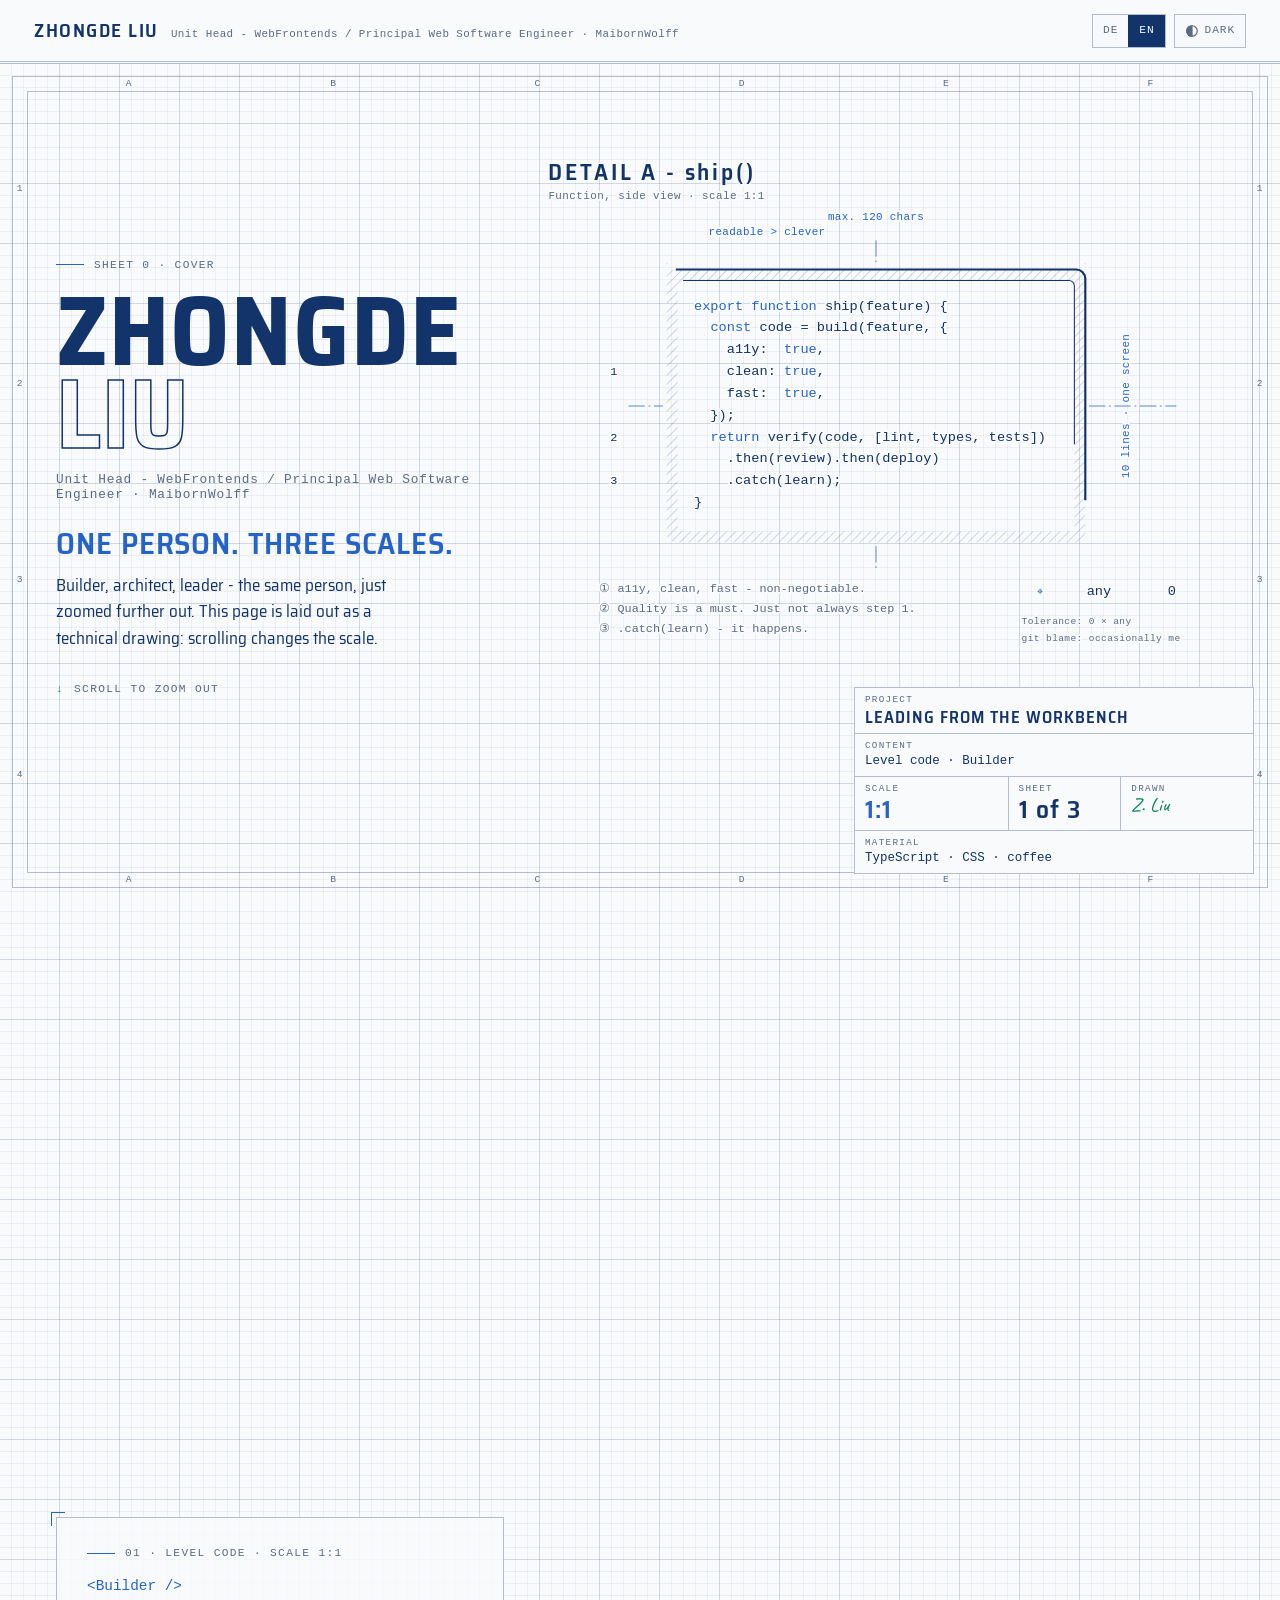
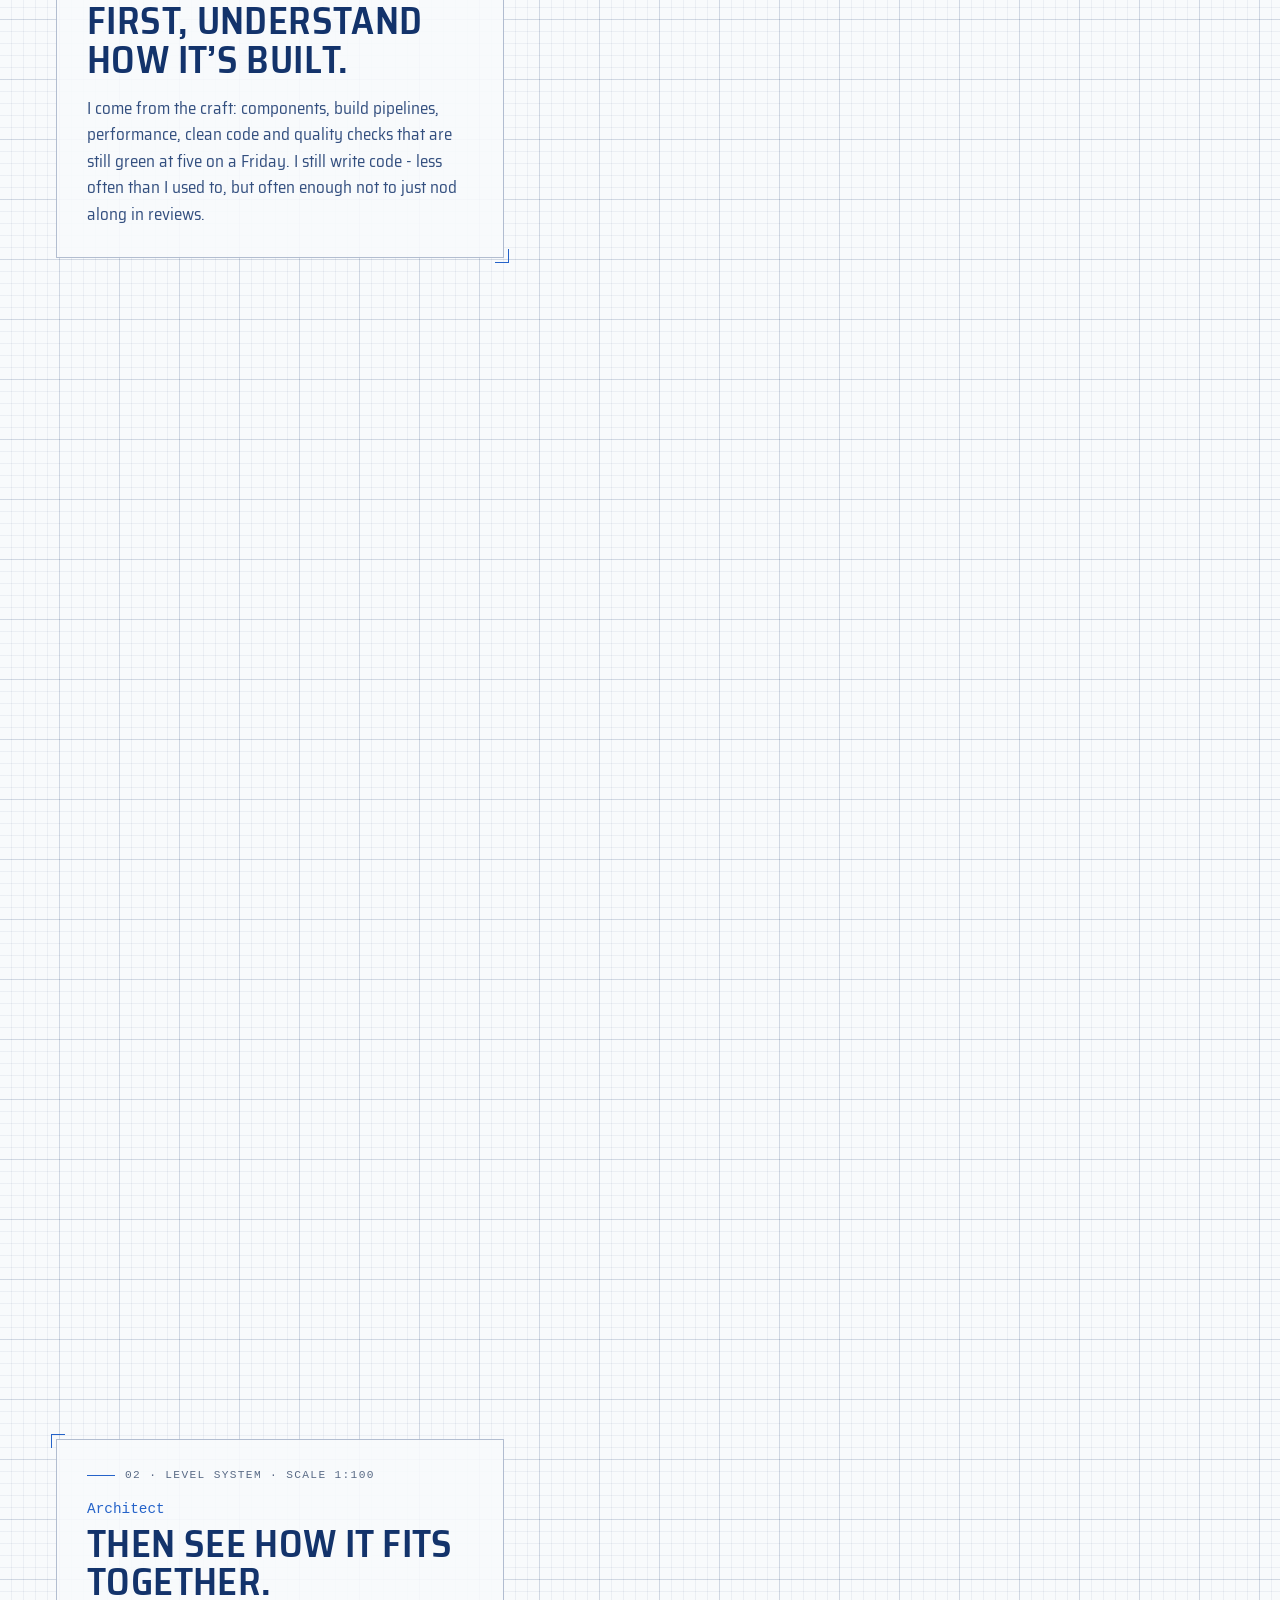
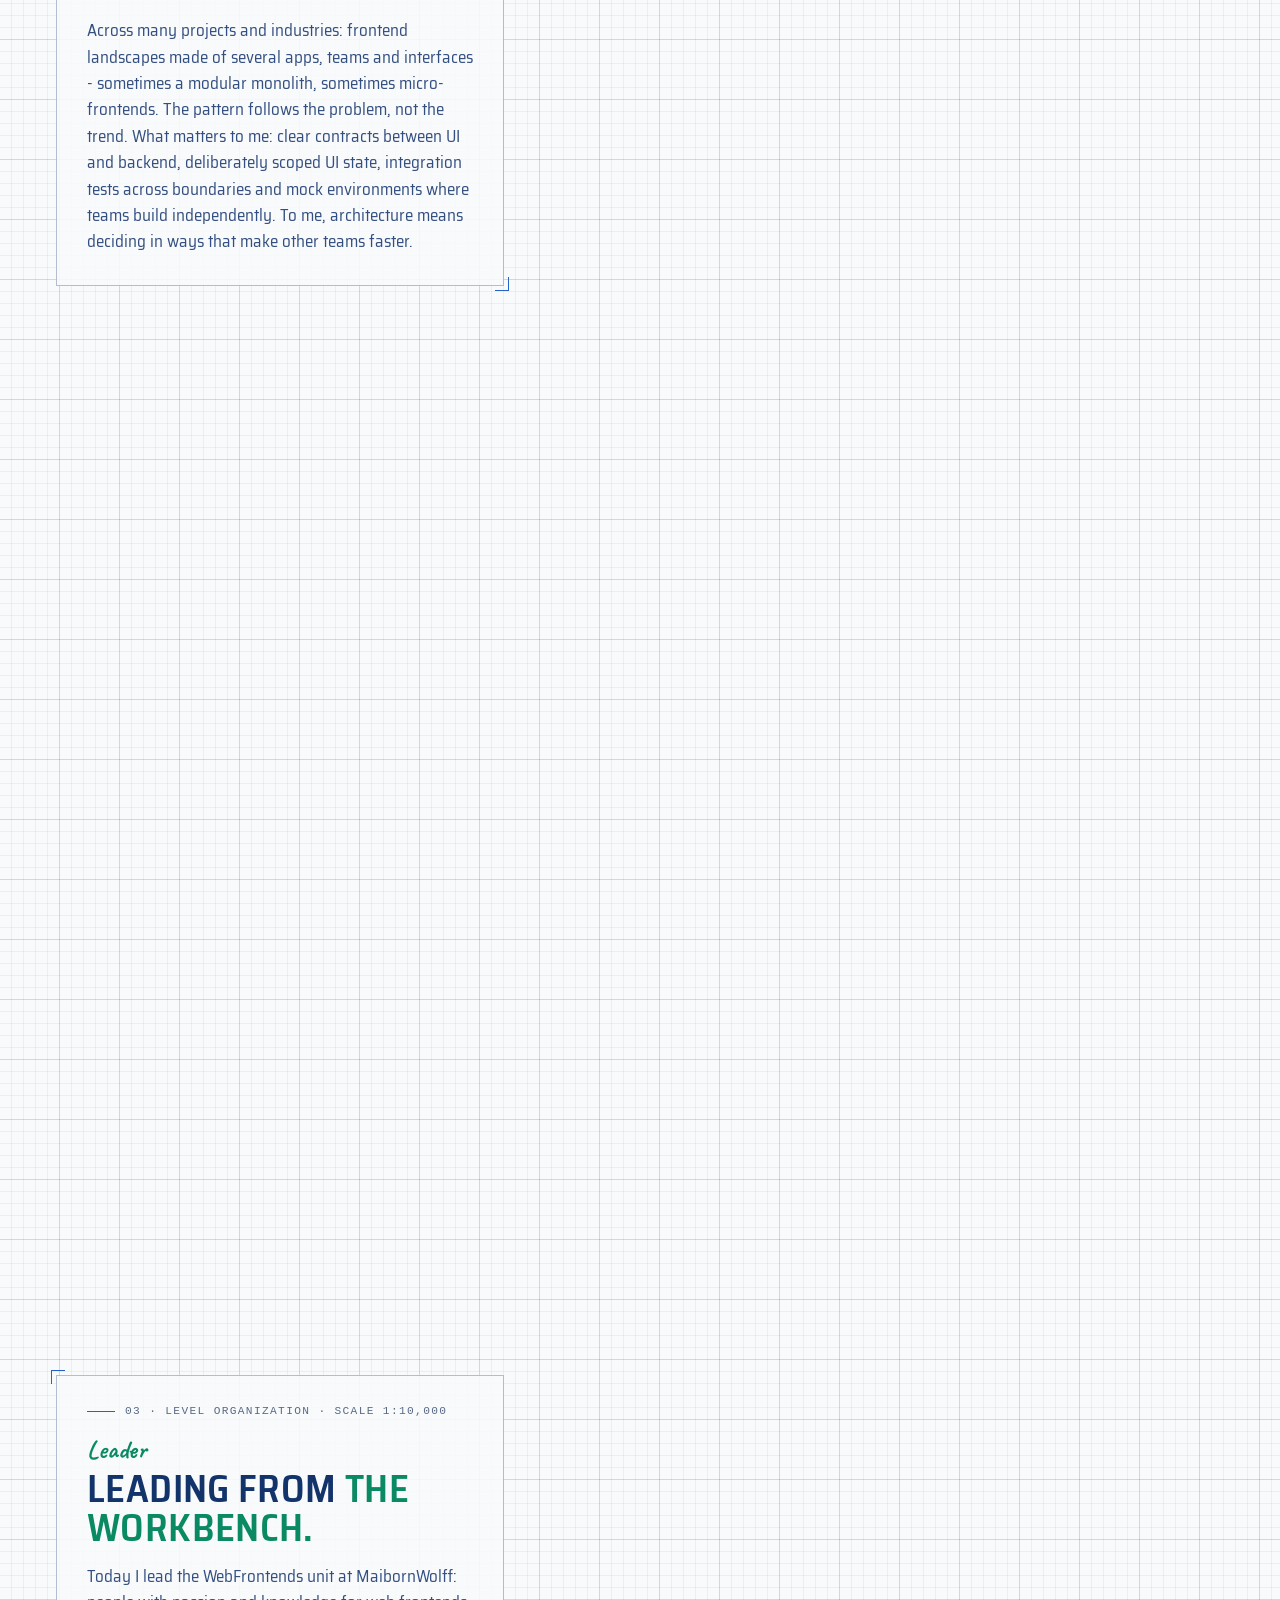
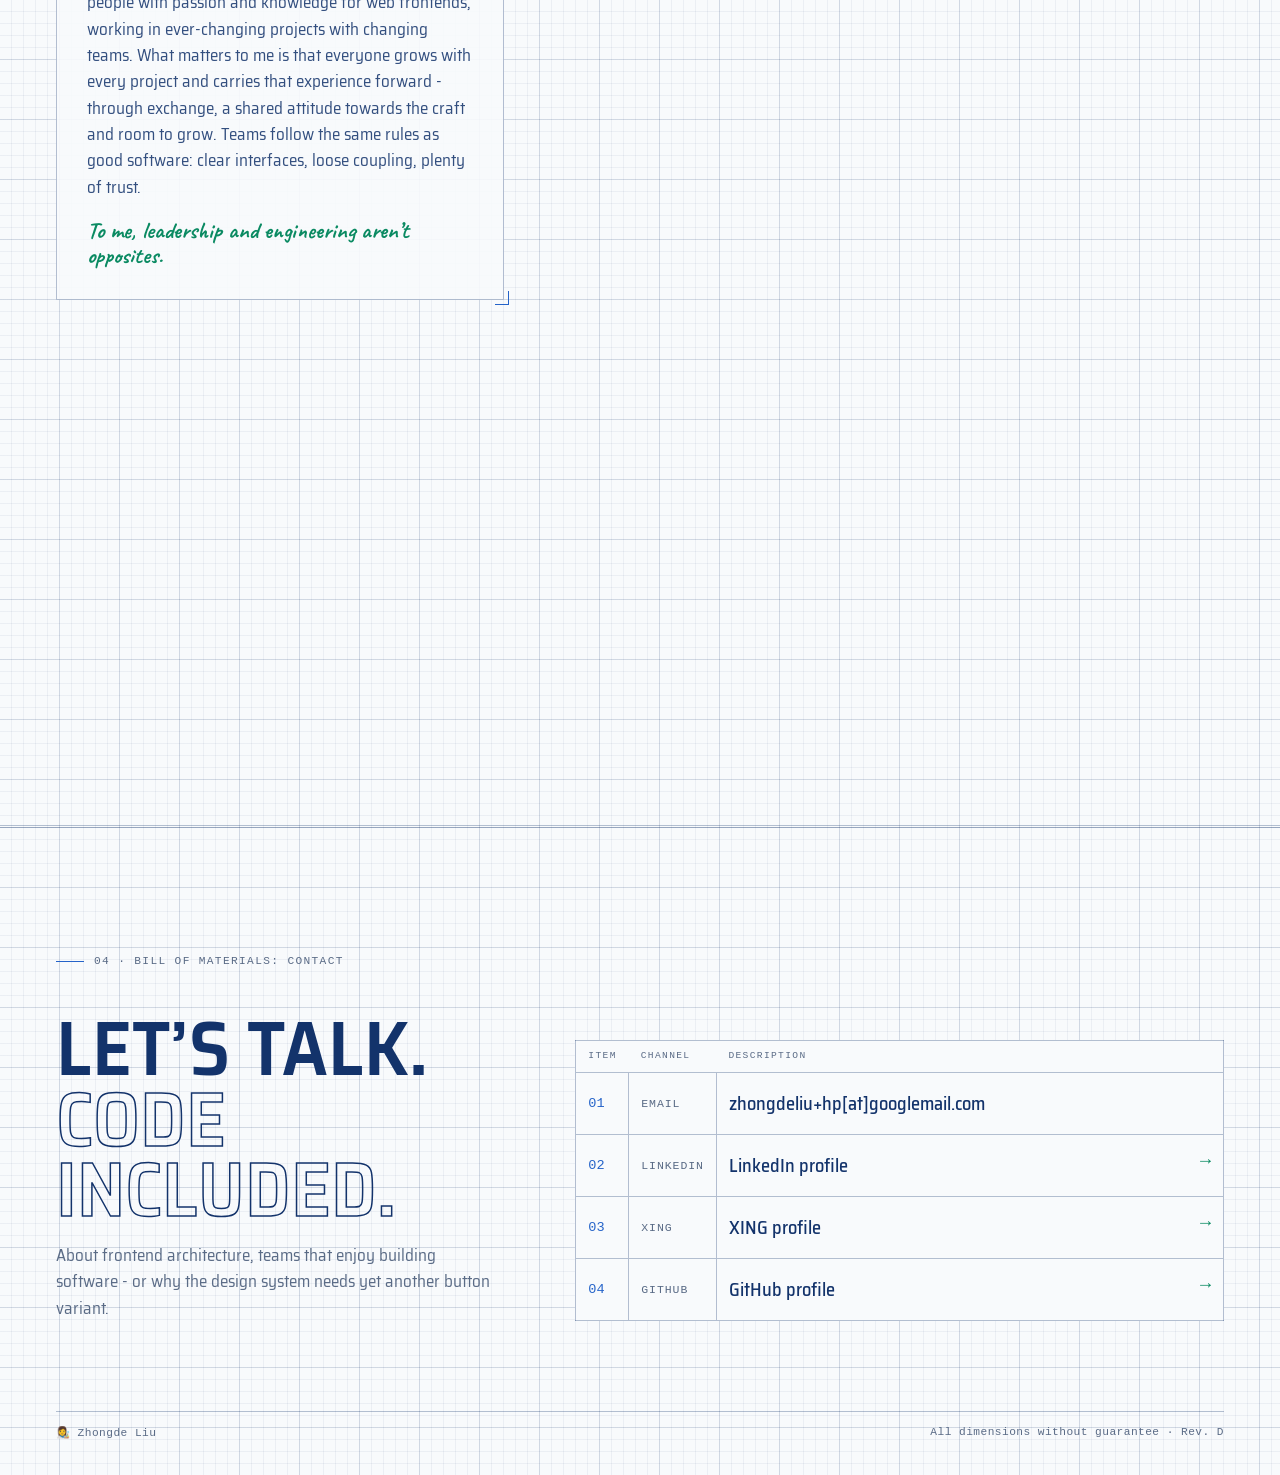
==== commit 88c05dc3: "Publish 645017d from zhongdeliu/zhongde-liu-homepage" ====
--- a/en/index.html
+++ b/en/index.html
@@ -1,3 +1,3 @@
-<!DOCTYPE html><html lang="en"><head><meta charset="utf-8"><meta name="viewport" content="width=device-width, initial-scale=1"><title>Zhongde Liu · Leading from the workbench</title><meta name="description" content="Zhongde Liu - Unit Head - WebFrontends / Principal Web Software Engineer at MaibornWolff. Builder, architect, leader - drawn as a technical drawing in three scales."><link rel="canonical" href="https://www.zhongdeliu.de/en/"><link rel="alternate" hreflang="de" href="https://www.zhongdeliu.de/de/"><link rel="alternate" hreflang="en" href="https://www.zhongdeliu.de/en/"><link rel="alternate" hreflang="x-default" href="https://www.zhongdeliu.de/de/"><meta property="og:type" content="website"><meta property="og:url" content="https://www.zhongdeliu.de/en/"><meta property="og:title" content="Zhongde Liu · Leading from the workbench"><meta property="og:description" content="Zhongde Liu - Unit Head - WebFrontends / Principal Web Software Engineer at MaibornWolff. Builder, architect, leader - drawn as a technical drawing in three scales."><meta property="og:locale" content="en_US"><link rel="icon" href="/favicon.ico" sizes="32x32"><link rel="icon" href="/favicon.svg" type="image/svg+xml"><link rel="apple-touch-icon" href="/apple-touch-icon.png"><meta name="theme-color" content="#0a1f3a" media="(prefers-color-scheme: dark)"><meta name="theme-color" content="#f8fafc" media="(prefers-color-scheme: light)"><link rel="preload" href="/_astro/saira-semi-condensed-latin-400-normal.DBFPQfhT.woff2" as="font" type="font/woff2" crossorigin><link rel="preload" href="/_astro/saira-semi-condensed-latin-600-normal.BlCmTINa.woff2" as="font" type="font/woff2" crossorigin><!-- Pre-paint: apply the saved theme before first render (no light/dark flash) --><script>
+<!DOCTYPE html><html lang="en"><head><meta charset="utf-8"><meta name="viewport" content="width=device-width, initial-scale=1"><title>Zhongde Liu · Leading from the workbench</title><meta name="description" content="Zhongde Liu - Unit Head - WebFrontends / Principal Web Software Engineer at MaibornWolff. Builder, architect, leader - drawn as a technical drawing in three scales."><link rel="canonical" href="https://www.zhongdeliu.de/en/"><link rel="alternate" hreflang="de" href="https://www.zhongdeliu.de/de/"><link rel="alternate" hreflang="en" href="https://www.zhongdeliu.de/en/"><link rel="alternate" hreflang="x-default" href="https://www.zhongdeliu.de/de/"><meta property="og:type" content="website"><meta property="og:url" content="https://www.zhongdeliu.de/en/"><meta property="og:title" content="Zhongde Liu · Leading from the workbench"><meta property="og:description" content="Zhongde Liu - Unit Head - WebFrontends / Principal Web Software Engineer at MaibornWolff. Builder, architect, leader - drawn as a technical drawing in three scales."><meta property="og:locale" content="en_US"><meta property="og:image" content="https://www.zhongdeliu.de/og-image.png"><meta property="og:image:width" content="1200"><meta property="og:image:height" content="630"><meta property="og:image:alt" content="Zhongde Liu · Leading from the workbench"><meta name="twitter:card" content="summary_large_image"><meta name="twitter:title" content="Zhongde Liu · Leading from the workbench"><meta name="twitter:description" content="Zhongde Liu - Unit Head - WebFrontends / Principal Web Software Engineer at MaibornWolff. Builder, architect, leader - drawn as a technical drawing in three scales."><meta name="twitter:image" content="https://www.zhongdeliu.de/og-image.png"><link rel="icon" href="/favicon.ico" sizes="32x32"><link rel="icon" href="/favicon.svg" type="image/svg+xml"><link rel="apple-touch-icon" href="/apple-touch-icon.png"><meta name="theme-color" content="#0a1f3a" media="(prefers-color-scheme: dark)"><meta name="theme-color" content="#f8fafc" media="(prefers-color-scheme: light)"><link rel="preload" href="/_astro/saira-semi-condensed-latin-400-normal.DBFPQfhT.woff2" as="font" type="font/woff2" crossorigin><link rel="preload" href="/_astro/saira-semi-condensed-latin-600-normal.BlCmTINa.woff2" as="font" type="font/woff2" crossorigin><!-- Pre-paint: apply the saved theme before first render (no light/dark flash) --><script>
     (function(){var r=document.documentElement;r.classList.add("js");try{var t=localStorage.getItem("zl-theme");if(t==="light"||t==="dark")r.setAttribute("data-theme",t);}catch(e){}})();
-  </script><link rel="stylesheet" href="/_astro/Base.D9mLEp5T.css"><link rel="stylesheet" href="/_astro/index.y4EOrMya.css"></head><body class="paper"><header class="head" data-astro-cid-nen7h5rs><div class="head-in" data-astro-cid-nen7h5rs><a class="brand" href="#top" data-astro-cid-nen7h5rs><b data-astro-cid-nen7h5rs>Zhongde Liu</b><span data-astro-cid-nen7h5rs>Unit Head - WebFrontends / Principal Web Software Engineer · MaibornWolff</span></a><div class="ctrls" data-astro-cid-nen7h5rs><nav class="seg" aria-label="Sprache / Language" data-astro-cid-nen7h5rs><a href="/de/" hreflang="de" lang="de" data-astro-cid-nen7h5rs>DE</a><a href="/en/" hreflang="en" lang="en" aria-current="page" data-astro-cid-nen7h5rs>EN</a></nav><div class="seg" data-astro-cid-nen7h5rs><button type="button" class="theme-btn" id="themeBtn" aria-label="Toggle colour scheme" data-astro-cid-nen7h5rs><svg viewBox="0 0 16 16" aria-hidden="true" data-astro-cid-nen7h5rs><circle cx="8" cy="8" r="6" data-astro-cid-nen7h5rs></circle><path d="M8 2a6 6 0 0 0 0 12z" fill="currentColor" data-astro-cid-nen7h5rs></path></svg><!-- The label names the scheme you'd switch to; CSS picks the right one before first paint --><span class="to-light" data-astro-cid-nen7h5rs>LIGHT</span><span class="to-dark" data-astro-cid-nen7h5rs>DARK</span></button></div></div></div></header><script type="module">function e(e){try{localStorage.setItem(`zl-theme`,e)}catch{}}function t(t){if(!t)return;let n=document.documentElement,r=window.matchMedia(`(prefers-color-scheme: light)`),i=()=>n.getAttribute(`data-theme`)??(r.matches?`light`:`dark`);t.addEventListener(`click`,()=>{let t=i()===`dark`?`light`:`dark`;n.setAttribute(`data-theme`,t),e(t)})}t(document.getElementById(`themeBtn`));</script><main id="top"><h1 class="sr-only">Zhongde Liu - Leading from the workbench</h1><section id="sheet" aria-label="Code, system, organization" data-astro-cid-7tameqwl><div class="stage" aria-hidden="true" data-astro-cid-7tameqwl><div class="sheet-in paper" data-astro-cid-7tameqwl><div class="warm" data-astro-cid-7tameqwl></div><div class="frame" data-astro-cid-7tameqwl><div class="zones top" data-astro-cid-7tameqwl><span data-astro-cid-7tameqwl>A</span><span data-astro-cid-7tameqwl>B</span><span data-astro-cid-7tameqwl>C</span><span data-astro-cid-7tameqwl>D</span><span data-astro-cid-7tameqwl>E</span><span data-astro-cid-7tameqwl>F</span></div><div class="zones bot" data-astro-cid-7tameqwl><span data-astro-cid-7tameqwl>A</span><span data-astro-cid-7tameqwl>B</span><span data-astro-cid-7tameqwl>C</span><span data-astro-cid-7tameqwl>D</span><span data-astro-cid-7tameqwl>E</span><span data-astro-cid-7tameqwl>F</span></div><div class="zones lft" data-astro-cid-7tameqwl><span data-astro-cid-7tameqwl>1</span><span data-astro-cid-7tameqwl>2</span><span data-astro-cid-7tameqwl>3</span><span data-astro-cid-7tameqwl>4</span></div><div class="zones rgt" data-astro-cid-7tameqwl><span data-astro-cid-7tameqwl>1</span><span data-astro-cid-7tameqwl>2</span><span data-astro-cid-7tameqwl>3</span><span data-astro-cid-7tameqwl>4</span></div></div><svg class="dwg-svg" viewBox="0 0 800 600" preserveAspectRatio="xMidYMid meet" data-astro-cid-7tameqwl><defs data-astro-cid-7tameqwl><pattern id="hatch" width="7" height="7" patternUnits="userSpaceOnUse" patternTransform="rotate(45)" data-astro-cid-7tameqwl><line class="hl" x1="0" y1="0" x2="0" y2="7" data-astro-cid-7tameqwl></line></pattern><pattern id="xhatch" width="9" height="9" patternUnits="userSpaceOnUse" patternTransform="rotate(45)" data-astro-cid-7tameqwl><line class="hl" x1="0" y1="0" x2="0" y2="9" data-astro-cid-7tameqwl></line><line class="hl" x1="0" y1="0" x2="9" y2="0" data-astro-cid-7tameqwl></line></pattern></defs><g class="dwg" id="d0"><text class="t-title fx" x="40" y="52">DETAIL A - ship()</text><text class="t-sub fx" x="40" y="72">Function, side view · scale 1:1</text><!-- centre lines --><path class="cl fx" d="M128 300H166M634 300H730M400 118V146M400 454V478"></path><!-- housing --><rect class="ln thick" x="170" y="150" width="460" height="300" rx="10"></rect><rect class="ln" x="182" y="162" width="436" height="276" rx="6"></rect><path class="fx hatchfill" fill-rule="evenodd" d="M180 150h440a10 10 0 0 1 10 10v280a10 10 0 0 1-10 10H180a10 10 0 0 1-10-10V160a10 10 0 0 1 10-10z M188 162h424a6 6 0 0 1 6 6v264a6 6 0 0 1-6 6H188a6 6 0 0 1-6-6V168a6 6 0 0 1 6-6z"></path><!-- code --><text class="code fx" x="200" y="194"><tspan class="kw">export function</tspan> <tspan class="fn">ship</tspan>(feature) {</text><text class="code fx" x="200" y="218">  <tspan class="kw">const</tspan> code = build(feature, {</text><text class="code fx" x="200" y="242">    a11y:  <tspan class="kw">true</tspan>,</text><text class="code fx" x="200" y="266">    clean: <tspan class="kw">true</tspan>,</text><text class="code fx" x="200" y="290">    fast:  <tspan class="kw">true</tspan>,</text><text class="code fx" x="200" y="314">  });</text><text class="code fx" x="200" y="338">  <tspan class="kw">return</tspan> verify(code, [lint, types, tests])</text><text class="code fx" x="200" y="362">    .then(review).then(deploy)</text><text class="code fx" x="200" y="386">    .catch(learn);</text><text class="code fx" x="200" y="410">}</text><!-- width dimension --><path class="ln thin c2" d="M170 144V94M630 144V94"></path><path class="ln thin c2" d="M170 104H630"></path><path class="ln thin c2" d="M170 104l11-4v8zM630 104l-11-4v8z"></path><text class="dim fx" x="400" y="96" text-anchor="middle">max. 120 chars</text><!-- height dimension --><path class="ln thin c2" d="M636 150H698M636 450H698"></path><path class="ln thin c2" d="M688 150V450"></path><path class="ln thin c2" d="M688 150l-4 11h8zM688 450l-4-11h8z"></path><text class="dim fx" transform="translate(678 300) rotate(-90)" text-anchor="middle">10 lines · one screen</text><!-- surface finish symbol --><path class="ln thin" d="M196 146l7-12 7 12M203 134l9-18h96"></path><text class="dim fx" x="216" y="112">readable &gt; clever</text><!-- balloons --><circle class="ln" cx="112" cy="261" r="13"></circle><text class="bal fx" x="112" y="266" text-anchor="middle">1</text><path class="ln thin" d="M125 261H190M190 236V294M190 236h6M190 294h6"></path><circle class="ln" cx="112" cy="333" r="13"></circle><text class="bal fx" x="112" y="338" text-anchor="middle">2</text><path class="ln thin" d="M125 333H214"></path><circle class="ln" cx="112" cy="381" r="13"></circle><text class="bal fx" x="112" y="386" text-anchor="middle">3</text><path class="ln thin" d="M125 381H232"></path><!-- notes --><text class="note fx" x="96" y="504">① a11y, clean, fast - non-negotiable.</text><text class="note fx" x="96" y="526">② Quality is a must. Just not always step 1.</text><text class="note fx" x="96" y="548">③ .catch(learn) - it happens.</text><!-- tolerance frame --><rect class="ln" x="560" y="486" width="200" height="34"></rect><path class="ln" d="M600 486V520M690 486V520"></path><text class="dim fx" x="580" y="508" text-anchor="middle">⌖</text><text class="code fx" x="645" y="508" text-anchor="middle">any</text><text class="code fx" x="725" y="508" text-anchor="middle">0</text><text class="sm fx" x="560" y="540">Tolerance: 0 × any</text><text class="sm fx" x="560" y="558">git blame: occasionally me</text></g><g class="dwg" id="d1"><text class="dim fx" x="400" y="30" text-anchor="middle">Rooms loosely coupled · doors = interfaces</text><!-- dimension chain --><path class="ln thin c2" d="M80 84V46M300 96V46M500 96V46M720 84V46"></path><path class="ln thin c2" d="M80 56H720"></path><path class="ln thin c2" d="M74 62l12-12M294 62l12-12M494 62l12-12M714 62l12-12"></path><text class="dim fx" x="190" y="50" text-anchor="middle">2,20</text><text class="dim fx" x="400" y="50" text-anchor="middle">2,00</text><text class="dim fx" x="610" y="50" text-anchor="middle">2,20</text><!-- outer walls --><rect class="ln thick" x="80" y="90" width="640" height="380"></rect><rect class="ln" x="92" y="102" width="616" height="356"></rect><path class="fx hatchfill" fill-rule="evenodd" d="M80 90h640v380H80z M92 102h616v356H92z"></path><!-- interior walls --><path class="ln thick" d="M300 102V330M500 102V330"></path><path class="ln thick" d="M92 330H160M210 330H375M425 330H560M610 330H708"></path><!-- doors --><path class="ln thin" d="M160 330V280A50 50 0 0 1 210 330"></path><path class="ln thin" d="M375 330V280A50 50 0 0 1 425 330"></path><path class="ln thin" d="M560 330V280A50 50 0 0 1 610 330"></path><!-- rooms --><text class="room fx" x="196" y="182" text-anchor="middle">Feature A</text><text class="sm fx" x="196" y="202" text-anchor="middle">Team · clear boundaries</text><text class="room fx" x="400" y="182" text-anchor="middle">Feature B</text><text class="sm c2t fx" x="400" y="202" text-anchor="middle">Detail A → sheet 1</text><circle class="dash fx" cx="400" cy="262" r="26"></circle><text class="bal fx" x="400" y="267" text-anchor="middle">A</text><text class="room fx" x="604" y="182" text-anchor="middle">Feature C</text><text class="sm fx" x="604" y="202" text-anchor="middle">Team · clear boundaries</text><!-- corridor: routing + UI state supply line --><text class="sm fx" x="400" y="352" text-anchor="middle">Routing · composition</text><path class="pipe fx" d="M130 372H670M260 372V300M475 372V300M665 372V300"></path><circle class="ln thin c2" cx="260" cy="296" r="4"></circle><circle class="ln thin c2" cx="475" cy="296" r="4"></circle><circle class="ln thin c2" cx="665" cy="296" r="4"></circle><text class="sm c2t fx" x="400" y="392" text-anchor="middle">UI state · piped into every room</text><!-- interfaces to the outside (lollipop notation) --><path class="ln c2" d="M92 366H52"></path><circle class="ln c2" cx="44" cy="366" r="8"></circle><text class="sm fx" x="44" y="394" text-anchor="middle">Auth</text><path class="ln c2" d="M708 366H748"></path><circle class="ln c2" cx="756" cy="366" r="8"></circle><text class="sm fx" x="756" y="394" text-anchor="middle">API</text><!-- legend --><path class="ln thin c2" d="M326 512H342"></path><circle class="ln thin c2" cx="347" cy="512" r="5"></circle><text class="sm fx" x="362" y="516">Interface / contract</text><path class="pipe fx" d="M322 536H352"></path><text class="sm fx" x="362" y="540">UI state line</text><!-- design system foundation --><path class="ln" d="M92 402H708"></path><rect class="fx xfill" x="92" y="402" width="616" height="56"></rect><text class="room fx" x="400" y="437" text-anchor="middle" style="font-size:17px">Design system · load-bearing</text><!-- mock annex --><path class="dash fx" d="M640 470V500M560 500h160v56H560z"></path><text class="sm fx" x="640" y="524" text-anchor="middle">Mock environment</text><text class="sm fx" x="640" y="542" text-anchor="middle">for integration tests</text><!-- title --><text class="t-title fx" x="80" y="528">FLOOR PLAN</text><text class="t-sub fx" x="80" y="548">Frontend landscape · scale 1:100</text></g><g class="dwg" id="d2"><text class="t-title fx" x="56" y="42">SITE PLAN</text><text class="t-sub fx" x="56" y="60">WebFrontends unit · scale 1:10,000</text><!-- scale bar --><path class="ln thin" d="M330 40h150M330 36v8M405 36v8M480 36v8"></path><rect class="fx" x="330" y="37" width="75" height="6" style="fill:var(--ln)"></rect><text class="sm fx" x="330" y="58" text-anchor="middle">0</text><text class="sm fx" x="405" y="58" text-anchor="middle">1 sprint</text><text class="sm fx" x="480" y="58" text-anchor="middle">2 sprints</text><!-- boundary --><path class="cl fx" d="M50 80L745 70L760 520L45 535Z"></path><text class="sm fx" x="740" y="92" text-anchor="end">Unit boundary</text><!-- roads --><path class="ln" d="M45 292C240 262 560 336 755 286"></path><path class="ln" d="M45 316C240 286 560 360 755 310"></path><path class="ln" d="M412 74C395 200 452 400 408 528"></path><path class="ln" d="M436 74C419 200 476 400 432 528"></path><circle class="ln plaza" cx="432" cy="308" r="44"></circle><!-- squad buildings --><path class="ln thick" d="M120 120H320V170H290V230H120Z"></path><path class="fx hatchfill" d="M120 120H320V170H290V230H120Z"></path><path class="ln thick" d="M500 110H670V215H560V180H500Z"></path><path class="fx hatchfill" d="M500 110H670V215H560V180H500Z"></path><!-- planned project: dashed outline, no hatch --><path class="dash fx" d="M120 380H320V490H200V455H120Z"></path><text class="room fx" x="205" y="172" text-anchor="middle">Project</text><text class="room fx" x="585" y="152" text-anchor="middle">Project</text><text class="sm c2t fx" x="615" y="198" text-anchor="middle">Plan → sheet 2</text><text class="room fx" x="232" y="428" text-anchor="middle">Project</text><text class="sm fx" x="232" y="448" text-anchor="middle">planned</text><!-- people moving between projects --><path class="move fx" d="M318 224C380 256 450 252 496 204"></path><path class="ln c2" d="M323.4 232.4L318 224L328 223.5M486.4 206.8L496 204L493.6 213.7"></path><path class="move fx" d="M300 238C332 288 332 336 306 376"></path><path class="ln c2" d="M300.5 248L300 238L308.9 242.6M314.9 371.5L306 376L306.5 366"></path><!-- park: community of practice --><circle class="ln thin" cx="540" cy="404" r="16"></circle><circle class="ln thin" cx="582" cy="388" r="14"></circle><circle class="ln thin" cx="626" cy="404" r="17"></circle><circle class="ln thin" cx="670" cy="392" r="14"></circle><circle class="ln thin" cx="560" cy="446" r="15"></circle><circle class="ln thin" cx="608" cy="452" r="13"></circle><circle class="ln thin" cx="652" cy="444" r="16"></circle><circle class="ln thin" cx="700" cy="436" r="12"></circle><text class="sm fx" x="620" y="492" text-anchor="middle">Community of Practice</text><!-- people --><g class="people"><circle class="dot fx" cx="140" cy="252" r="4"></circle><circle class="dot fx" cx="172" cy="258" r="4"></circle><circle class="dot fx" cx="206" cy="249" r="4"></circle><circle class="dot fx" cx="240" cy="257" r="4"></circle><circle class="dot fx" cx="272" cy="248" r="4"></circle><circle class="dot fx" cx="318" cy="205" r="4"></circle><circle class="dot fx" cx="520" cy="240" r="4"></circle><circle class="dot fx" cx="556" cy="236" r="4"></circle><circle class="dot fx" cx="594" cy="244" r="4"></circle><circle class="dot fx" cx="632" cy="238" r="4"></circle><circle class="dot fx" cx="690" cy="150" r="4"></circle><circle class="dot fx" cx="480" cy="160" r="4"></circle><circle class="dot fx" cx="150" cy="356" r="4"></circle><circle class="dot fx" cx="190" cy="350" r="4"></circle><circle class="dot fx" cx="230" cy="358" r="4"></circle><circle class="dot fx" cx="272" cy="352" r="4"></circle><circle class="dot fx" cx="342" cy="420" r="4"></circle><circle class="dot fx" cx="342" cy="462" r="4"></circle><circle class="dot fx" cx="596" cy="424" r="4"></circle><circle class="dot fx" cx="636" cy="428" r="4"></circle></g><!-- north arrow --><circle class="ln thin" cx="712" cy="136" r="16"></circle><path class="ln" d="M712 116L720 152L712 145L704 152Z"></path><text class="sm fx" x="712" y="112" text-anchor="middle">N</text><!-- redline: human annotations --><path class="ln acc" d="M432.0 242.0A15 15 0 0 1 458.8 247.7A15 15 0 0 1 481.0 263.8A15 15 0 0 1 494.8 287.6A15 15 0 0 1 497.6 314.9A15 15 0 0 1 489.2 341.0A15 15 0 0 1 470.8 361.4A15 15 0 0 1 445.7 372.6A15 15 0 0 1 418.3 372.6A15 15 0 0 1 393.2 361.4A15 15 0 0 1 374.8 341.0A15 15 0 0 1 366.4 314.9A15 15 0 0 1 369.2 287.6A15 15 0 0 1 383.0 263.8A15 15 0 0 1 405.2 247.7A15 15 0 0 1 432.0 242.0"></path><path class="ln acc thick" d="M334 142C380 108 450 108 494 140M494 140l-13-1M494 140l-5-12"></path><text class="hand sm-h fx" x="414" y="104" text-anchor="middle">clear interfaces</text><text class="hand sm-h fx" x="60" y="520">Teams change. Experience grows.</text><circle class="accfill fx" cx="432" cy="308" r="8"></circle><path class="ln acc" d="M440 318C474 380 520 470 500 552"></path><text class="hand fx" x="500" y="578" text-anchor="middle">me (usually in between)</text><path class="ln acc" d="M512 236l12-20h-24z"></path><text class="hand sm-h fx" x="512" y="232" text-anchor="middle" style="font-size:15px">C</text></g></svg><!-- data-* feed the scroll engine; initial values are level 0 --><div class="tblock" data-of="of" data-locale="en-US" data-levels="[&quot;Level code · Builder&quot;,&quot;Level system · Architect&quot;,&quot;Level organization · Leader&quot;]" data-astro-cid-5kyhikxs><div class="tb-row tb-proj tb-hide-m" data-astro-cid-5kyhikxs><span class="k" data-astro-cid-5kyhikxs>Project</span><span class="v" data-astro-cid-5kyhikxs>Leading from the workbench</span></div><div class="tb-row tb-hide-m" data-astro-cid-5kyhikxs><span class="k" data-astro-cid-5kyhikxs>Content</span><span class="v" id="tbContent" data-astro-cid-5kyhikxs>Level code · Builder</span></div><div class="tb-grid main" data-astro-cid-5kyhikxs><div data-astro-cid-5kyhikxs><span class="k" data-astro-cid-5kyhikxs>Scale</span><span class="v big" id="tbScale" data-astro-cid-5kyhikxs>1:1</span></div><div data-astro-cid-5kyhikxs><span class="k" data-astro-cid-5kyhikxs>Sheet</span><span class="v big" id="tbSheet" data-astro-cid-5kyhikxs>1 of 3</span></div><div data-astro-cid-5kyhikxs><span class="k" data-astro-cid-5kyhikxs>Drawn</span><span class="v tb-sign" data-astro-cid-5kyhikxs>Z. Liu</span></div></div><div class="tb-row tb-hide-m tb-hide-t" data-astro-cid-5kyhikxs><span class="k" data-astro-cid-5kyhikxs>Material</span><span class="v" data-astro-cid-5kyhikxs>TypeScript · CSS · coffee</span></div></div></div></div><div class="notes" data-astro-cid-7tameqwl><div class="chapter hero" data-astro-cid-7tameqwl><div class="card hero-card" data-astro-cid-ge2uvauf><p class="kicker" data-astro-cid-ge2uvauf>Sheet 0 · Cover</p><p class="name" data-astro-cid-ge2uvauf>Zhongde<span data-astro-cid-ge2uvauf>Liu</span></p><p class="sub" data-astro-cid-ge2uvauf>Unit Head - WebFrontends / Principal Web Software Engineer · MaibornWolff</p><p class="pitch" data-astro-cid-ge2uvauf>One person. Three scales.</p><p class="copy" data-astro-cid-ge2uvauf>Builder, architect, leader - the same person, just zoomed further out. This page is laid out as a technical drawing: scrolling changes the scale.</p><p class="hint" data-astro-cid-ge2uvauf><i data-astro-cid-ge2uvauf>↓</i><span data-astro-cid-ge2uvauf>Scroll to zoom out</span></p></div></div><div class="chapter" data-astro-cid-7tameqwl><article class="card" data-level="0" data-astro-cid-e6jgshqh><p class="kicker" data-astro-cid-e6jgshqh>01 · Level code · scale 1:1</p><p class="role" data-astro-cid-e6jgshqh>&lt;Builder /&gt;</p><h2 data-astro-cid-e6jgshqh>First, understand how it’s built.</h2><p class="copy" data-astro-cid-e6jgshqh>I come from the craft: components, build pipelines, performance, clean code and quality checks that are still green at five on a Friday. I still write code - less often than I used to, but often enough not to just nod along in reviews.</p></article></div><div class="chapter" data-astro-cid-7tameqwl><article class="card" data-level="1" data-astro-cid-e6jgshqh><p class="kicker" data-astro-cid-e6jgshqh>02 · Level system · scale 1:100</p><p class="role" data-astro-cid-e6jgshqh>Architect</p><h2 data-astro-cid-e6jgshqh>Then see how it fits together.</h2><p class="copy" data-astro-cid-e6jgshqh>Across many projects and industries: frontend landscapes made of several apps, teams and interfaces - sometimes a modular monolith, sometimes micro-frontends. The pattern follows the problem, not the trend. What matters to me: clear contracts between UI and backend, deliberately scoped UI state, integration tests across boundaries and mock environments where teams build independently. To me, architecture means deciding in ways that make other teams faster.</p></article></div><div class="chapter" data-astro-cid-7tameqwl><article class="card org" data-level="2" data-astro-cid-e6jgshqh><p class="kicker" data-astro-cid-e6jgshqh>03 · Level organization · scale 1:10,000</p><p class="role" data-astro-cid-e6jgshqh>Leader</p><h2 data-astro-cid-e6jgshqh>Leading from <em>the workbench.</em></h2><p class="copy" data-astro-cid-e6jgshqh>Today I lead the WebFrontends unit at MaibornWolff: people with passion and knowledge for web frontends, working in ever-changing projects with changing teams. What matters to me is that everyone grows with every project and carries that experience forward - through exchange, a shared attitude towards the craft and room to grow. Teams follow the same rules as good software: clear interfaces, loose coupling, plenty of trust.</p><p class="next" data-astro-cid-e6jgshqh>To me, leadership and engineering aren’t opposites.</p></article></div></div></section><script type="module">var e=[{c:[400,300],out:[400,262]},{c:[400,300],inn:[400,262],out:[585,165]},{c:[400,300],inn:[585,165]}],t=[1,100,1e4],n=e=>e<0?0:e>1?1:e,r=e=>e*e*(3-2*e);function i(){let i=document.querySelector(`.stage`),a=document.querySelector(`.tblock`),o=document.getElementById(`tbScale`),s=document.getElementById(`tbSheet`),c=document.getElementById(`tbContent`);if(!i||!a||!o||!s||!c)return;let l=a.dataset.of??`/`,u=a.dataset.locale??`de-DE`,d=JSON.parse(a.dataset.levels??`[]`),f=Array.from(document.querySelectorAll(`.dwg`),(t,n)=>{let r=Array.from(t.querySelectorAll(`.ln, .fx`));for(let e of r)e.classList.contains(`ln`)&&(e.setAttribute(`pathLength`,`1`),e.style.strokeDasharray=`1 1`,e.style.strokeDashoffset=`1`),e.style.opacity=`0`;return{g:t,els:r,n:r.length,cfg:e[n],last:-1}}),p=Array.from(document.querySelectorAll(`[data-level]`)),m=window.matchMedia(`(prefers-reduced-motion: reduce)`);function h(){let e=window.innerHeight,t=window.scrollY+e/2,n=p.map(e=>{let t=e.getBoundingClientRect();return t.top+window.scrollY+t.height/2}),r=n[0];if(t<r){let n=e/2;return r>n?-1+(t-n)/(r-n):0}for(let e=0;e<n.length-1;e++)if(t<n[e+1])return e+(t-n[e])/(n[e+1]-n[e]);return Math.min(2.6,2+(t-n[n.length-1])/e)}function g(e,t){if(!(Math.abs(t-e.last)<5e-4)){e.last=t;for(let r=0;r<e.n;r++){let i=e.els[r],a=n(t*2.6-r/e.n*1.6);i.classList.contains(`ln`)?(i.style.strokeDashoffset=(1-a).toFixed(4),i.style.opacity=a>.001?`1`:`0`):i.style.opacity=n((a-.25)/.75).toFixed(3)}}}function _(e){let r=10**(4*n(e/2));for(let e of t)Math.abs(Math.log10(r)-Math.log10(e))<.06&&(r=e);if(!t.includes(r)){let e=Math.max(1,10**(Math.floor(Math.log10(r))-1));r=Math.round(r/e)*e}return`1:`+r.toLocaleString(u)}let v=``,y=!1;function b(){y=!1;let e=h(),t=m.matches,a=Math.max(0,Math.min(2,Math.round(e)));f.forEach((i,o)=>{let s=i.cfg.c,c,l,u,d=``;if(t)c=+(o===a),l=0,u=c;else{if(c=o===0?.22+.78*n((e+1)/.9):n((e-o+.85)/.75),l=o<2?r(n((e-o-.2)/.45)):0,u=(o===0?1:Math.min(1,c*3))*(1-l),i.cfg.out&&l>0){let e=1-.88*l,t=s[0]+(i.cfg.out[0]-s[0])*l,n=s[1]+(i.cfg.out[1]-s[1])*l;d+=`translate(${t.toFixed(2)} ${n.toFixed(2)}) scale(${e.toFixed(4)}) translate(${-s[0]} ${-s[1]}) `}if(i.cfg.inn&&c<1){let e=1+1.1*(1-r(c)),t=i.cfg.inn;d+=`translate(${t[0]} ${t[1]}) scale(${e.toFixed(4)}) translate(${-t[0]} ${-t[1]})`}}i.g.style.opacity=u.toFixed(3),i.g.style.visibility=u>.001?`visible`:`hidden`,d?i.g.setAttribute(`transform`,d):i.g.removeAttribute(`transform`),(u>.001||i.last!==0)&&g(i,c)}),i.style.setProperty(`--warm`,(t?+(a===2):n((e-1.2)/.7)).toFixed(3));let u=_(t?a:e),p=`${u}|${a}`;p!==v&&(v=p,o.textContent=u,s.textContent=`${a+1} ${l} 3`,c.textContent=d[a]??``)}function x(){y||(y=!0,requestAnimationFrame(b))}window.addEventListener(`scroll`,x,{passive:!0}),window.addEventListener(`resize`,x,{passive:!0}),m.addEventListener(`change`,()=>{for(let e of f)e.last=-1;x()}),b()}i();</script><section class="contact paper" id="kontakt" aria-labelledby="contact-h" data-astro-cid-he3spzz3><div class="wrap" data-astro-cid-he3spzz3><p class="kicker" data-astro-cid-he3spzz3>04 · Bill of materials: contact</p><div data-astro-cid-he3spzz3><h2 id="contact-h" data-astro-cid-he3spzz3>Let’s talk. <em>Code included.</em></h2><p class="copy" data-astro-cid-he3spzz3>About frontend architecture, teams that enjoy building software - or why the design system needs yet another button variant.</p></div><table class="bom" data-astro-cid-he3spzz3><thead data-astro-cid-he3spzz3><tr data-astro-cid-he3spzz3><th data-astro-cid-he3spzz3>Item</th><th class="kindh" data-astro-cid-he3spzz3>Channel</th><th data-astro-cid-he3spzz3>Description</th></tr></thead><tbody data-astro-cid-he3spzz3><tr data-astro-cid-he3spzz3><td class="pos" data-astro-cid-he3spzz3>01</td><td class="kind" data-astro-cid-he3spzz3>Email</td><td data-astro-cid-he3spzz3><a href="mailto:zhongdeliu+hp@googlemail.com" data-astro-cid-he3spzz3><span data-astro-cid-he3spzz3>zhongdeliu+hp@googlemail.com</span><span class="arr" data-astro-cid-he3spzz3>→</span></a></td></tr><tr data-astro-cid-he3spzz3><td class="pos" data-astro-cid-he3spzz3>02</td><td class="kind" data-astro-cid-he3spzz3>LinkedIn</td><td data-astro-cid-he3spzz3><a href="https://www.linkedin.com/in/zhongdeliu/" rel="noopener" data-astro-cid-he3spzz3><span data-astro-cid-he3spzz3>LinkedIn profile</span><span class="arr" data-astro-cid-he3spzz3>→</span></a></td></tr><tr data-astro-cid-he3spzz3><td class="pos" data-astro-cid-he3spzz3>03</td><td class="kind" data-astro-cid-he3spzz3>XING</td><td data-astro-cid-he3spzz3><a href="https://www.xing.com/profile/Zhongde_Liu" rel="noopener" data-astro-cid-he3spzz3><span data-astro-cid-he3spzz3>XING profile</span><span class="arr" data-astro-cid-he3spzz3>→</span></a></td></tr><tr data-astro-cid-he3spzz3><td class="pos" data-astro-cid-he3spzz3>04</td><td class="kind" data-astro-cid-he3spzz3>GitHub</td><td data-astro-cid-he3spzz3><a href="https://github.com/zhongdeliu" rel="noopener" data-astro-cid-he3spzz3><span data-astro-cid-he3spzz3>GitHub profile</span><span class="arr" data-astro-cid-he3spzz3>→</span></a></td></tr></tbody></table></div><footer class="foot" data-astro-cid-he3spzz3><span data-astro-cid-he3spzz3>👩‍🎨Zhongde Liu</span><span data-astro-cid-he3spzz3>All dimensions without guarantee · Rev. D</span></footer></section></main></body></html>+  </script><link rel="stylesheet" href="/_astro/Base.D9mLEp5T.css"><link rel="stylesheet" href="/_astro/index.CCOJyLg1.css"></head><body class="paper"><header class="head" data-astro-cid-nen7h5rs><div class="head-in" data-astro-cid-nen7h5rs><a class="brand" href="#top" data-astro-cid-nen7h5rs><b data-astro-cid-nen7h5rs>Zhongde Liu</b><span data-astro-cid-nen7h5rs>Unit Head - WebFrontends / Principal Web Software Engineer · MaibornWolff</span></a><div class="ctrls" data-astro-cid-nen7h5rs><nav class="seg" aria-label="Sprache / Language" data-astro-cid-nen7h5rs><a href="/de/" hreflang="de" lang="de" data-astro-cid-nen7h5rs>DE</a><a href="/en/" hreflang="en" lang="en" aria-current="page" data-astro-cid-nen7h5rs>EN</a></nav><div class="seg" data-astro-cid-nen7h5rs><button type="button" class="theme-btn" id="themeBtn" aria-label="Toggle colour scheme" data-astro-cid-nen7h5rs><svg viewBox="0 0 16 16" aria-hidden="true" data-astro-cid-nen7h5rs><circle cx="8" cy="8" r="6" data-astro-cid-nen7h5rs></circle><path d="M8 2a6 6 0 0 0 0 12z" fill="currentColor" data-astro-cid-nen7h5rs></path></svg><!-- The label names the scheme you'd switch to; CSS picks the right one before first paint --><span class="to-light" data-astro-cid-nen7h5rs>LIGHT</span><span class="to-dark" data-astro-cid-nen7h5rs>DARK</span></button></div></div></div></header><script type="module">function e(e){try{localStorage.setItem(`zl-theme`,e)}catch{}}function t(t){if(!t)return;let n=document.documentElement,r=window.matchMedia(`(prefers-color-scheme: light)`),i=()=>n.getAttribute(`data-theme`)??(r.matches?`light`:`dark`);t.addEventListener(`click`,()=>{let t=i()===`dark`?`light`:`dark`;n.setAttribute(`data-theme`,t),e(t)})}t(document.getElementById(`themeBtn`));</script><main id="top"><h1 class="sr-only">Zhongde Liu - Leading from the workbench</h1><section id="sheet" aria-label="Code, system, organization" data-astro-cid-7tameqwl><div class="stage" aria-hidden="true" data-astro-cid-7tameqwl><div class="sheet-in paper" data-astro-cid-7tameqwl><div class="warm" data-astro-cid-7tameqwl></div><div class="frame" data-astro-cid-7tameqwl><div class="zones top" data-astro-cid-7tameqwl><span data-astro-cid-7tameqwl>A</span><span data-astro-cid-7tameqwl>B</span><span data-astro-cid-7tameqwl>C</span><span data-astro-cid-7tameqwl>D</span><span data-astro-cid-7tameqwl>E</span><span data-astro-cid-7tameqwl>F</span></div><div class="zones bot" data-astro-cid-7tameqwl><span data-astro-cid-7tameqwl>A</span><span data-astro-cid-7tameqwl>B</span><span data-astro-cid-7tameqwl>C</span><span data-astro-cid-7tameqwl>D</span><span data-astro-cid-7tameqwl>E</span><span data-astro-cid-7tameqwl>F</span></div><div class="zones lft" data-astro-cid-7tameqwl><span data-astro-cid-7tameqwl>1</span><span data-astro-cid-7tameqwl>2</span><span data-astro-cid-7tameqwl>3</span><span data-astro-cid-7tameqwl>4</span></div><div class="zones rgt" data-astro-cid-7tameqwl><span data-astro-cid-7tameqwl>1</span><span data-astro-cid-7tameqwl>2</span><span data-astro-cid-7tameqwl>3</span><span data-astro-cid-7tameqwl>4</span></div></div><svg class="dwg-svg" viewBox="0 0 800 600" preserveAspectRatio="xMidYMid meet" data-astro-cid-7tameqwl><defs data-astro-cid-7tameqwl><pattern id="hatch" width="7" height="7" patternUnits="userSpaceOnUse" patternTransform="rotate(45)" data-astro-cid-7tameqwl><line class="hl" x1="0" y1="0" x2="0" y2="7" data-astro-cid-7tameqwl></line></pattern><pattern id="xhatch" width="9" height="9" patternUnits="userSpaceOnUse" patternTransform="rotate(45)" data-astro-cid-7tameqwl><line class="hl" x1="0" y1="0" x2="0" y2="9" data-astro-cid-7tameqwl></line><line class="hl" x1="0" y1="0" x2="9" y2="0" data-astro-cid-7tameqwl></line></pattern></defs><g class="dwg" id="d0"><text class="t-title fx" x="40" y="52">DETAIL A - ship()</text><text class="t-sub fx" x="40" y="72">Function, side view · scale 1:1</text><!-- centre lines --><path class="cl fx" d="M128 300H166M634 300H730M400 118V146M400 454V478"></path><!-- housing --><rect class="ln thick" x="170" y="150" width="460" height="300" rx="10"></rect><rect class="ln" x="182" y="162" width="436" height="276" rx="6"></rect><path class="fx hatchfill" fill-rule="evenodd" d="M180 150h440a10 10 0 0 1 10 10v280a10 10 0 0 1-10 10H180a10 10 0 0 1-10-10V160a10 10 0 0 1 10-10z M188 162h424a6 6 0 0 1 6 6v264a6 6 0 0 1-6 6H188a6 6 0 0 1-6-6V168a6 6 0 0 1 6-6z"></path><!-- code --><text class="code fx" x="200" y="194"><tspan class="kw">export function</tspan> <tspan class="fn">ship</tspan>(feature) {</text><text class="code fx" x="200" y="218">  <tspan class="kw">const</tspan> code = build(feature, {</text><text class="code fx" x="200" y="242">    a11y:  <tspan class="kw">true</tspan>,</text><text class="code fx" x="200" y="266">    clean: <tspan class="kw">true</tspan>,</text><text class="code fx" x="200" y="290">    fast:  <tspan class="kw">true</tspan>,</text><text class="code fx" x="200" y="314">  });</text><text class="code fx" x="200" y="338">  <tspan class="kw">return</tspan> verify(code, [lint, types, tests])</text><text class="code fx" x="200" y="362">    .then(review).then(deploy)</text><text class="code fx" x="200" y="386">    .catch(learn);</text><text class="code fx" x="200" y="410">}</text><!-- width dimension --><path class="ln thin c2" d="M170 144V94M630 144V94"></path><path class="ln thin c2" d="M170 104H630"></path><path class="ln thin c2" d="M170 104l11-4v8zM630 104l-11-4v8z"></path><text class="dim fx" x="400" y="96" text-anchor="middle">max. 120 chars</text><!-- height dimension --><path class="ln thin c2" d="M636 150H698M636 450H698"></path><path class="ln thin c2" d="M688 150V450"></path><path class="ln thin c2" d="M688 150l-4 11h8zM688 450l-4-11h8z"></path><text class="dim fx" transform="translate(678 300) rotate(-90)" text-anchor="middle">10 lines · one screen</text><!-- surface finish symbol --><path class="ln thin" d="M196 146l7-12 7 12M203 134l9-18h96"></path><text class="dim fx" x="216" y="112">readable &gt; clever</text><!-- balloons --><circle class="ln" cx="112" cy="261" r="13"></circle><text class="bal fx" x="112" y="266" text-anchor="middle">1</text><path class="ln thin" d="M125 261H190M190 236V294M190 236h6M190 294h6"></path><circle class="ln" cx="112" cy="333" r="13"></circle><text class="bal fx" x="112" y="338" text-anchor="middle">2</text><path class="ln thin" d="M125 333H214"></path><circle class="ln" cx="112" cy="381" r="13"></circle><text class="bal fx" x="112" y="386" text-anchor="middle">3</text><path class="ln thin" d="M125 381H232"></path><!-- notes --><text class="note fx" x="96" y="504">① a11y, clean, fast - non-negotiable.</text><text class="note fx" x="96" y="526">② Quality is a must. Just not always step 1.</text><text class="note fx" x="96" y="548">③ .catch(learn) - it happens.</text><!-- tolerance frame --><rect class="ln" x="560" y="486" width="200" height="34"></rect><path class="ln" d="M600 486V520M690 486V520"></path><text class="dim fx" x="580" y="508" text-anchor="middle">⌖</text><text class="code fx" x="645" y="508" text-anchor="middle">any</text><text class="code fx" x="725" y="508" text-anchor="middle">0</text><text class="sm fx" x="560" y="540">Tolerance: 0 × any</text><text class="sm fx" x="560" y="558">git blame: occasionally me</text></g><g class="dwg" id="d1"><text class="dim fx" x="400" y="30" text-anchor="middle">Rooms loosely coupled · doors = interfaces</text><!-- dimension chain --><path class="ln thin c2" d="M80 84V46M300 96V46M500 96V46M720 84V46"></path><path class="ln thin c2" d="M80 56H720"></path><path class="ln thin c2" d="M74 62l12-12M294 62l12-12M494 62l12-12M714 62l12-12"></path><text class="dim fx" x="190" y="50" text-anchor="middle">2,20</text><text class="dim fx" x="400" y="50" text-anchor="middle">2,00</text><text class="dim fx" x="610" y="50" text-anchor="middle">2,20</text><!-- outer walls --><rect class="ln thick" x="80" y="90" width="640" height="380"></rect><rect class="ln" x="92" y="102" width="616" height="356"></rect><path class="fx hatchfill" fill-rule="evenodd" d="M80 90h640v380H80z M92 102h616v356H92z"></path><!-- interior walls --><path class="ln thick" d="M300 102V330M500 102V330"></path><path class="ln thick" d="M92 330H160M210 330H375M425 330H560M610 330H708"></path><!-- doors --><path class="ln thin" d="M160 330V280A50 50 0 0 1 210 330"></path><path class="ln thin" d="M375 330V280A50 50 0 0 1 425 330"></path><path class="ln thin" d="M560 330V280A50 50 0 0 1 610 330"></path><!-- rooms --><text class="room fx" x="196" y="182" text-anchor="middle">Feature A</text><text class="sm fx" x="196" y="202" text-anchor="middle">Team · clear boundaries</text><text class="room fx" x="400" y="182" text-anchor="middle">Feature B</text><text class="sm c2t fx" x="400" y="202" text-anchor="middle">Detail A → sheet 1</text><circle class="dash fx" cx="400" cy="262" r="26"></circle><text class="bal fx" x="400" y="267" text-anchor="middle">A</text><text class="room fx" x="604" y="182" text-anchor="middle">Feature C</text><text class="sm fx" x="604" y="202" text-anchor="middle">Team · clear boundaries</text><!-- corridor: routing + UI state supply line --><text class="sm fx" x="400" y="352" text-anchor="middle">Routing · composition</text><path class="pipe fx" d="M130 372H670M260 372V300M475 372V300M665 372V300"></path><circle class="ln thin c2" cx="260" cy="296" r="4"></circle><circle class="ln thin c2" cx="475" cy="296" r="4"></circle><circle class="ln thin c2" cx="665" cy="296" r="4"></circle><text class="sm c2t fx" x="400" y="392" text-anchor="middle">UI state · piped into every room</text><!-- interfaces to the outside (lollipop notation) --><path class="ln c2" d="M92 366H52"></path><circle class="ln c2" cx="44" cy="366" r="8"></circle><text class="sm fx" x="44" y="394" text-anchor="middle">Auth</text><path class="ln c2" d="M708 366H748"></path><circle class="ln c2" cx="756" cy="366" r="8"></circle><text class="sm fx" x="756" y="394" text-anchor="middle">API</text><!-- legend --><path class="ln thin c2" d="M326 512H342"></path><circle class="ln thin c2" cx="347" cy="512" r="5"></circle><text class="sm fx" x="362" y="516">Interface / contract</text><path class="pipe fx" d="M322 536H352"></path><text class="sm fx" x="362" y="540">UI state line</text><!-- design system foundation --><path class="ln" d="M92 402H708"></path><rect class="fx xfill" x="92" y="402" width="616" height="56"></rect><text class="room fx" x="400" y="437" text-anchor="middle" style="font-size:17px">Design system · load-bearing</text><!-- mock annex --><path class="dash fx" d="M640 470V500M560 500h160v56H560z"></path><text class="sm fx" x="640" y="524" text-anchor="middle">Mock environment</text><text class="sm fx" x="640" y="542" text-anchor="middle">for integration tests</text><!-- title --><text class="t-title fx" x="80" y="528">FLOOR PLAN</text><text class="t-sub fx" x="80" y="548">Frontend landscape · scale 1:100</text></g><g class="dwg" id="d2"><text class="t-title fx" x="56" y="42">SITE PLAN</text><text class="t-sub fx" x="56" y="60">WebFrontends unit · scale 1:10,000</text><!-- scale bar --><path class="ln thin" d="M330 40h150M330 36v8M405 36v8M480 36v8"></path><rect class="fx" x="330" y="37" width="75" height="6" style="fill:var(--ln)"></rect><text class="sm fx" x="330" y="58" text-anchor="middle">0</text><text class="sm fx" x="405" y="58" text-anchor="middle">1 sprint</text><text class="sm fx" x="480" y="58" text-anchor="middle">2 sprints</text><!-- boundary --><path class="cl fx" d="M50 80L745 70L760 520L45 535Z"></path><text class="sm fx" x="740" y="92" text-anchor="end">Unit boundary</text><!-- roads --><path class="ln" d="M45 292C240 262 560 336 755 286"></path><path class="ln" d="M45 316C240 286 560 360 755 310"></path><path class="ln" d="M412 74C395 200 452 400 408 528"></path><path class="ln" d="M436 74C419 200 476 400 432 528"></path><circle class="ln plaza" cx="432" cy="308" r="44"></circle><!-- squad buildings --><path class="ln thick" d="M120 120H320V170H290V230H120Z"></path><path class="fx hatchfill" d="M120 120H320V170H290V230H120Z"></path><path class="ln thick" d="M500 110H670V215H560V180H500Z"></path><path class="fx hatchfill" d="M500 110H670V215H560V180H500Z"></path><!-- planned project: dashed outline, no hatch --><path class="dash fx" d="M120 380H320V490H200V455H120Z"></path><text class="room fx" x="205" y="172" text-anchor="middle">Project</text><text class="room fx" x="585" y="152" text-anchor="middle">Project</text><text class="sm c2t fx" x="615" y="198" text-anchor="middle">Plan → sheet 2</text><text class="room fx" x="232" y="428" text-anchor="middle">Project</text><text class="sm fx" x="232" y="448" text-anchor="middle">planned</text><!-- people moving between projects --><path class="move fx" d="M318 224C380 256 450 252 496 204"></path><path class="ln c2" d="M323.4 232.4L318 224L328 223.5M486.4 206.8L496 204L493.6 213.7"></path><path class="move fx" d="M300 238C332 288 332 336 306 376"></path><path class="ln c2" d="M300.5 248L300 238L308.9 242.6M314.9 371.5L306 376L306.5 366"></path><!-- park: community of practice --><circle class="ln thin" cx="540" cy="404" r="16"></circle><circle class="ln thin" cx="582" cy="388" r="14"></circle><circle class="ln thin" cx="626" cy="404" r="17"></circle><circle class="ln thin" cx="670" cy="392" r="14"></circle><circle class="ln thin" cx="560" cy="446" r="15"></circle><circle class="ln thin" cx="608" cy="452" r="13"></circle><circle class="ln thin" cx="652" cy="444" r="16"></circle><circle class="ln thin" cx="700" cy="436" r="12"></circle><text class="sm fx" x="620" y="492" text-anchor="middle">Community of Practice</text><!-- people --><g class="people"><circle class="dot fx" cx="140" cy="252" r="4"></circle><circle class="dot fx" cx="172" cy="258" r="4"></circle><circle class="dot fx" cx="206" cy="249" r="4"></circle><circle class="dot fx" cx="240" cy="257" r="4"></circle><circle class="dot fx" cx="272" cy="248" r="4"></circle><circle class="dot fx" cx="318" cy="205" r="4"></circle><circle class="dot fx" cx="520" cy="240" r="4"></circle><circle class="dot fx" cx="556" cy="236" r="4"></circle><circle class="dot fx" cx="594" cy="244" r="4"></circle><circle class="dot fx" cx="632" cy="238" r="4"></circle><circle class="dot fx" cx="690" cy="150" r="4"></circle><circle class="dot fx" cx="480" cy="160" r="4"></circle><circle class="dot fx" cx="150" cy="356" r="4"></circle><circle class="dot fx" cx="190" cy="350" r="4"></circle><circle class="dot fx" cx="230" cy="358" r="4"></circle><circle class="dot fx" cx="272" cy="352" r="4"></circle><circle class="dot fx" cx="342" cy="420" r="4"></circle><circle class="dot fx" cx="342" cy="462" r="4"></circle><circle class="dot fx" cx="596" cy="424" r="4"></circle><circle class="dot fx" cx="636" cy="428" r="4"></circle></g><!-- north arrow --><circle class="ln thin" cx="712" cy="136" r="16"></circle><path class="ln" d="M712 116L720 152L712 145L704 152Z"></path><text class="sm fx" x="712" y="112" text-anchor="middle">N</text><!-- redline: human annotations --><path class="ln acc" d="M432.0 242.0A15 15 0 0 1 458.8 247.7A15 15 0 0 1 481.0 263.8A15 15 0 0 1 494.8 287.6A15 15 0 0 1 497.6 314.9A15 15 0 0 1 489.2 341.0A15 15 0 0 1 470.8 361.4A15 15 0 0 1 445.7 372.6A15 15 0 0 1 418.3 372.6A15 15 0 0 1 393.2 361.4A15 15 0 0 1 374.8 341.0A15 15 0 0 1 366.4 314.9A15 15 0 0 1 369.2 287.6A15 15 0 0 1 383.0 263.8A15 15 0 0 1 405.2 247.7A15 15 0 0 1 432.0 242.0"></path><path class="ln acc thick" d="M334 142C380 108 450 108 494 140M494 140l-13-1M494 140l-5-12"></path><text class="hand sm-h fx" x="414" y="104" text-anchor="middle">clear interfaces</text><text class="hand sm-h fx" x="60" y="520">Teams change. Experience grows.</text><circle class="accfill fx" cx="432" cy="308" r="8"></circle><path class="ln acc" d="M440 318C474 380 520 470 500 552"></path><text class="hand fx" x="500" y="578" text-anchor="middle">me (usually in between)</text><path class="ln acc" d="M512 236l12-20h-24z"></path><text class="hand sm-h fx" x="512" y="232" text-anchor="middle" style="font-size:15px">C</text></g></svg><!-- data-* feed the scroll engine; initial values are level 0 --><div class="tblock" data-of="of" data-locale="en-US" data-levels="[&quot;Level code · Builder&quot;,&quot;Level system · Architect&quot;,&quot;Level organization · Leader&quot;]" data-astro-cid-5kyhikxs><div class="tb-row tb-proj tb-hide-m" data-astro-cid-5kyhikxs><span class="k" data-astro-cid-5kyhikxs>Project</span><span class="v" data-astro-cid-5kyhikxs>Leading from the workbench</span></div><div class="tb-row tb-hide-m" data-astro-cid-5kyhikxs><span class="k" data-astro-cid-5kyhikxs>Content</span><span class="v" id="tbContent" data-astro-cid-5kyhikxs>Level code · Builder</span></div><div class="tb-grid main" data-astro-cid-5kyhikxs><div data-astro-cid-5kyhikxs><span class="k" data-astro-cid-5kyhikxs>Scale</span><span class="v big" id="tbScale" data-astro-cid-5kyhikxs>1:1</span></div><div data-astro-cid-5kyhikxs><span class="k" data-astro-cid-5kyhikxs>Sheet</span><span class="v big" id="tbSheet" data-astro-cid-5kyhikxs>1 of 3</span></div><div data-astro-cid-5kyhikxs><span class="k" data-astro-cid-5kyhikxs>Drawn</span><span class="v tb-sign" data-astro-cid-5kyhikxs>Z. Liu</span></div></div><div class="tb-row tb-hide-m tb-hide-t" data-astro-cid-5kyhikxs><span class="k" data-astro-cid-5kyhikxs>Material</span><span class="v" data-astro-cid-5kyhikxs>TypeScript · CSS · coffee</span></div></div></div></div><div class="notes" data-astro-cid-7tameqwl><div class="chapter hero" data-astro-cid-7tameqwl><div class="card hero-card" data-astro-cid-ge2uvauf><p class="kicker" data-astro-cid-ge2uvauf>Sheet 0 · Cover</p><p class="name" data-astro-cid-ge2uvauf>Zhongde<span data-astro-cid-ge2uvauf>Liu</span></p><p class="sub" data-astro-cid-ge2uvauf>Unit Head - WebFrontends / Principal Web Software Engineer · MaibornWolff</p><p class="pitch" data-astro-cid-ge2uvauf>One person. Three scales.</p><p class="copy" data-astro-cid-ge2uvauf>Builder, architect, leader - the same person, just zoomed further out. This page is laid out as a technical drawing: scrolling changes the scale.</p><p class="hint" data-astro-cid-ge2uvauf><i data-astro-cid-ge2uvauf>↓</i><span data-astro-cid-ge2uvauf>Scroll to zoom out</span></p></div></div><div class="chapter" data-astro-cid-7tameqwl><article class="card" data-level="0" data-astro-cid-e6jgshqh><p class="kicker" data-astro-cid-e6jgshqh>01 · Level code · scale 1:1</p><p class="role" data-astro-cid-e6jgshqh>&lt;Builder /&gt;</p><h2 data-astro-cid-e6jgshqh>First, understand how it’s built.</h2><p class="copy" data-astro-cid-e6jgshqh>I come from the craft: components, build pipelines, performance, clean code and quality checks that are still green at five on a Friday. I still write code - less often than I used to, but often enough not to just nod along in reviews.</p></article></div><div class="chapter" data-astro-cid-7tameqwl><article class="card" data-level="1" data-astro-cid-e6jgshqh><p class="kicker" data-astro-cid-e6jgshqh>02 · Level system · scale 1:100</p><p class="role" data-astro-cid-e6jgshqh>Architect</p><h2 data-astro-cid-e6jgshqh>Then see how it fits together.</h2><p class="copy" data-astro-cid-e6jgshqh>Across many projects and industries: frontend landscapes made of several apps, teams and interfaces - sometimes a modular monolith, sometimes micro-frontends. The pattern follows the problem, not the trend. What matters to me: clear contracts between UI and backend, deliberately scoped UI state, integration tests across boundaries and mock environments where teams build independently. To me, architecture means deciding in ways that make other teams faster.</p></article></div><div class="chapter" data-astro-cid-7tameqwl><article class="card org" data-level="2" data-astro-cid-e6jgshqh><p class="kicker" data-astro-cid-e6jgshqh>03 · Level organization · scale 1:10,000</p><p class="role" data-astro-cid-e6jgshqh>Leader</p><h2 data-astro-cid-e6jgshqh>Leading from <em>the workbench.</em></h2><p class="copy" data-astro-cid-e6jgshqh>Today I lead the WebFrontends unit at MaibornWolff: people with passion and knowledge for web frontends, working in ever-changing projects with changing teams. What matters to me is that everyone grows with every project and carries that experience forward - through exchange, a shared attitude towards the craft and room to grow. Teams follow the same rules as good software: clear interfaces, loose coupling, plenty of trust.</p><p class="next" data-astro-cid-e6jgshqh>To me, leadership and engineering aren’t opposites.</p></article></div></div></section><script type="module">var e=[{c:[400,300],out:[400,262]},{c:[400,300],inn:[400,262],out:[585,165]},{c:[400,300],inn:[585,165]}],t=[1,100,1e4],n=e=>e<0?0:e>1?1:e,r=e=>e*e*(3-2*e);function i(){let i=document.querySelector(`.stage`),a=document.querySelector(`.tblock`),o=document.getElementById(`tbScale`),s=document.getElementById(`tbSheet`),c=document.getElementById(`tbContent`);if(!i||!a||!o||!s||!c)return;let l=a.dataset.of??`/`,u=a.dataset.locale??`de-DE`,d=JSON.parse(a.dataset.levels??`[]`),f=Array.from(document.querySelectorAll(`.dwg`),(t,n)=>{let r=Array.from(t.querySelectorAll(`.ln, .fx`));for(let e of r)e.classList.contains(`ln`)&&(e.setAttribute(`pathLength`,`1`),e.style.strokeDasharray=`1 1`,e.style.strokeDashoffset=`1`),e.style.opacity=`0`;return{g:t,els:r,n:r.length,cfg:e[n],last:-1}}),p=Array.from(document.querySelectorAll(`[data-level]`)),m=window.matchMedia(`(prefers-reduced-motion: reduce)`);function h(){let e=window.innerHeight,t=window.scrollY+e/2,n=p.map(e=>{let t=e.getBoundingClientRect();return t.top+window.scrollY+t.height/2}),r=n[0];if(t<r){let n=e/2;return r>n?-1+(t-n)/(r-n):0}for(let e=0;e<n.length-1;e++)if(t<n[e+1])return e+(t-n[e])/(n[e+1]-n[e]);return Math.min(2.6,2+(t-n[n.length-1])/e)}function g(e,t){if(!(Math.abs(t-e.last)<5e-4)){e.last=t;for(let r=0;r<e.n;r++){let i=e.els[r],a=n(t*2.6-r/e.n*1.6);i.classList.contains(`ln`)?(i.style.strokeDashoffset=(1-a).toFixed(4),i.style.opacity=a>.001?`1`:`0`):i.style.opacity=n((a-.25)/.75).toFixed(3)}}}function _(e){let r=10**(4*n(e/2));for(let e of t)Math.abs(Math.log10(r)-Math.log10(e))<.06&&(r=e);if(!t.includes(r)){let e=Math.max(1,10**(Math.floor(Math.log10(r))-1));r=Math.round(r/e)*e}return`1:`+r.toLocaleString(u)}let v=``,y=!1;function b(){y=!1;let e=h(),t=m.matches,a=Math.max(0,Math.min(2,Math.round(e)));f.forEach((i,o)=>{let s=i.cfg.c,c,l,u,d=``;if(t)c=+(o===a),l=0,u=c;else{if(c=o===0?.22+.78*n((e+1)/.9):n((e-o+.85)/.75),l=o<2?r(n((e-o-.2)/.45)):0,u=(o===0?1:Math.min(1,c*3))*(1-l),i.cfg.out&&l>0){let e=1-.88*l,t=s[0]+(i.cfg.out[0]-s[0])*l,n=s[1]+(i.cfg.out[1]-s[1])*l;d+=`translate(${t.toFixed(2)} ${n.toFixed(2)}) scale(${e.toFixed(4)}) translate(${-s[0]} ${-s[1]}) `}if(i.cfg.inn&&c<1){let e=1+1.1*(1-r(c)),t=i.cfg.inn;d+=`translate(${t[0]} ${t[1]}) scale(${e.toFixed(4)}) translate(${-t[0]} ${-t[1]})`}}i.g.style.opacity=u.toFixed(3),i.g.style.visibility=u>.001?`visible`:`hidden`,d?i.g.setAttribute(`transform`,d):i.g.removeAttribute(`transform`),(u>.001||i.last!==0)&&g(i,c)}),i.style.setProperty(`--warm`,(t?+(a===2):n((e-1.2)/.7)).toFixed(3));let u=_(t?a:e),p=`${u}|${a}`;p!==v&&(v=p,o.textContent=u,s.textContent=`${a+1} ${l} 3`,c.textContent=d[a]??``)}function x(){y||(y=!0,requestAnimationFrame(b))}window.addEventListener(`scroll`,x,{passive:!0}),window.addEventListener(`resize`,x,{passive:!0}),m.addEventListener(`change`,()=>{for(let e of f)e.last=-1;x()}),b()}i();</script><section class="contact paper" id="kontakt" aria-labelledby="contact-h" data-astro-cid-he3spzz3><div class="wrap" data-astro-cid-he3spzz3><p class="kicker" data-astro-cid-he3spzz3>04 · Bill of materials: contact</p><div data-astro-cid-he3spzz3><h2 id="contact-h" data-astro-cid-he3spzz3>Let’s talk. <em>Code included.</em></h2><p class="copy" data-astro-cid-he3spzz3>About frontend architecture, teams that enjoy building software - or why the design system needs yet another button variant.</p></div><table class="bom" data-astro-cid-he3spzz3><thead data-astro-cid-he3spzz3><tr data-astro-cid-he3spzz3><th data-astro-cid-he3spzz3>Item</th><th class="kindh" data-astro-cid-he3spzz3>Channel</th><th data-astro-cid-he3spzz3>Description</th></tr></thead><tbody data-astro-cid-he3spzz3><tr data-astro-cid-he3spzz3><td class="pos" data-astro-cid-he3spzz3>01</td><td class="kind" data-astro-cid-he3spzz3>Email</td><td data-astro-cid-he3spzz3><span class="static" data-astro-cid-he3spzz3>zhongdeliu+hp[at]googlemail.com</span></td></tr><tr data-astro-cid-he3spzz3><td class="pos" data-astro-cid-he3spzz3>02</td><td class="kind" data-astro-cid-he3spzz3>LinkedIn</td><td data-astro-cid-he3spzz3><a href="https://www.linkedin.com/in/zhongdeliu/" rel="noopener" data-astro-cid-he3spzz3><span data-astro-cid-he3spzz3>LinkedIn profile</span><span class="arr" data-astro-cid-he3spzz3>→</span></a></td></tr><tr data-astro-cid-he3spzz3><td class="pos" data-astro-cid-he3spzz3>03</td><td class="kind" data-astro-cid-he3spzz3>XING</td><td data-astro-cid-he3spzz3><a href="https://www.xing.com/profile/Zhongde_Liu" rel="noopener" data-astro-cid-he3spzz3><span data-astro-cid-he3spzz3>XING profile</span><span class="arr" data-astro-cid-he3spzz3>→</span></a></td></tr><tr data-astro-cid-he3spzz3><td class="pos" data-astro-cid-he3spzz3>04</td><td class="kind" data-astro-cid-he3spzz3>GitHub</td><td data-astro-cid-he3spzz3><a href="https://github.com/zhongdeliu" rel="noopener" data-astro-cid-he3spzz3><span data-astro-cid-he3spzz3>GitHub profile</span><span class="arr" data-astro-cid-he3spzz3>→</span></a></td></tr></tbody></table></div><footer class="foot" data-astro-cid-he3spzz3><span data-astro-cid-he3spzz3>👩‍🎨 Zhongde Liu</span><span data-astro-cid-he3spzz3>All dimensions without guarantee · Rev. D</span></footer></section></main></body></html>
--- a/_astro/index.CCOJyLg1.css
+++ b/_astro/index.CCOJyLg1.css
@@ -0,0 +1 @@
+.head[data-astro-cid-nen7h5rs]{z-index:30;height:var(--hh);background:var(--bg);border-bottom:3px double var(--dim);position:fixed;top:0;left:0;right:0}.head-in[data-astro-cid-nen7h5rs]{max-width:var(--maxw);justify-content:space-between;align-items:center;gap:12px;height:100%;margin:0 auto;padding:0 34px;display:flex}.brand[data-astro-cid-nen7h5rs]{align-items:baseline;gap:12px;min-width:0;text-decoration:none;display:flex}.brand[data-astro-cid-nen7h5rs] b[data-astro-cid-nen7h5rs]{font:600 1.2rem/1 var(--f-disp);letter-spacing:.08em;text-transform:uppercase;white-space:nowrap}.brand[data-astro-cid-nen7h5rs] span[data-astro-cid-nen7h5rs]{font:400 .68rem var(--f-mono);color:var(--mut);letter-spacing:.04em;white-space:nowrap;text-overflow:ellipsis;overflow:hidden}.ctrls[data-astro-cid-nen7h5rs]{gap:8px;display:flex}.seg[data-astro-cid-nen7h5rs]{border:1px solid var(--dim);background:var(--card);-webkit-backdrop-filter:blur(6px);display:inline-flex}.seg[data-astro-cid-nen7h5rs] a[data-astro-cid-nen7h5rs],.seg[data-astro-cid-nen7h5rs] button[data-astro-cid-nen7h5rs]{font:500 .7rem/1 var(--f-mono);letter-spacing:.08em;color:var(--mut);cursor:pointer;background:0 0;border:0;align-items:center;min-height:32px;padding:8px 10px;text-decoration:none;display:inline-flex}.seg[data-astro-cid-nen7h5rs] a[data-astro-cid-nen7h5rs]+a[data-astro-cid-nen7h5rs]{border-left:1px solid var(--dim)}.seg[data-astro-cid-nen7h5rs] a[data-astro-cid-nen7h5rs][aria-current=page]{background:var(--ln);color:var(--bg)}.theme-btn[data-astro-cid-nen7h5rs]{gap:6px}.theme-btn[data-astro-cid-nen7h5rs] svg[data-astro-cid-nen7h5rs]{fill:none;stroke:currentColor;stroke-width:1.4px;width:14px;height:14px}.to-dark[data-astro-cid-nen7h5rs]{display:none}@media (prefers-color-scheme:light){:root:not([data-theme]) .to-light[data-astro-cid-nen7h5rs]{display:none}:root:not([data-theme]) .to-dark[data-astro-cid-nen7h5rs]{display:inline}}:root[data-theme=light] .to-light[data-astro-cid-nen7h5rs]{display:none}:root[data-theme=light] .to-dark[data-astro-cid-nen7h5rs]{display:inline}@media (width<=760px){.head-in[data-astro-cid-nen7h5rs]{padding:0 22px}.brand[data-astro-cid-nen7h5rs] span[data-astro-cid-nen7h5rs]{display:none}}.tblock[data-astro-cid-5kyhikxs]{z-index:2;border:1.5px solid var(--dim);background:var(--bg);width:400px;font:400 .78rem/1.2 var(--f-mono);color:var(--ln);position:absolute;bottom:26px;right:26px}.tb-row[data-astro-cid-5kyhikxs],.tb-grid[data-astro-cid-5kyhikxs]>div[data-astro-cid-5kyhikxs]{flex-direction:column;gap:3px;padding:6px 10px 7px;display:flex}.tb-row[data-astro-cid-5kyhikxs]+.tb-row[data-astro-cid-5kyhikxs],.tb-row[data-astro-cid-5kyhikxs]+.tb-grid[data-astro-cid-5kyhikxs],.tb-grid[data-astro-cid-5kyhikxs]+.tb-row[data-astro-cid-5kyhikxs],.tb-grid[data-astro-cid-5kyhikxs]+.tb-grid[data-astro-cid-5kyhikxs]{border-top:1px solid var(--dim)}.tb-grid[data-astro-cid-5kyhikxs]{grid-template-columns:1.15fr .85fr 1fr;display:grid}.tb-grid[data-astro-cid-5kyhikxs]>div[data-astro-cid-5kyhikxs]+div[data-astro-cid-5kyhikxs]{border-left:1px solid var(--dim)}.tblock[data-astro-cid-5kyhikxs] .k[data-astro-cid-5kyhikxs]{letter-spacing:.14em;text-transform:uppercase;color:var(--mut);font-size:.58rem}.tblock[data-astro-cid-5kyhikxs] .v[data-astro-cid-5kyhikxs]{white-space:nowrap;text-overflow:ellipsis;overflow:hidden}.tblock[data-astro-cid-5kyhikxs] .big[data-astro-cid-5kyhikxs]{font:600 1.6rem/1 var(--f-disp);letter-spacing:.04em;font-variant-numeric:tabular-nums}#tbScale[data-astro-cid-5kyhikxs]{color:var(--ln2)}.tb-proj[data-astro-cid-5kyhikxs] .v[data-astro-cid-5kyhikxs]{font:600 1.05rem/1.1 var(--f-disp);letter-spacing:.06em;text-transform:uppercase}.tb-sign[data-astro-cid-5kyhikxs]{color:var(--accent);font-family:var(--f-hand)!important;font-size:1.2rem!important;line-height:.9!important}@media (width<=1100px){.tblock[data-astro-cid-5kyhikxs]{width:330px}.tb-hide-t[data-astro-cid-5kyhikxs]{display:none}}@media (width<=760px){.tblock[data-astro-cid-5kyhikxs]{width:auto;font-size:.7rem;bottom:16px;left:16px;right:16px}.tb-hide-m[data-astro-cid-5kyhikxs],.tb-hide-t[data-astro-cid-5kyhikxs]{display:none}.tblock[data-astro-cid-5kyhikxs] .big[data-astro-cid-5kyhikxs]{font-size:1.25rem}.tb-row[data-astro-cid-5kyhikxs],.tb-grid[data-astro-cid-5kyhikxs]>div[data-astro-cid-5kyhikxs]{padding:5px 8px 6px}}.card[data-astro-cid-ge2uvauf].hero-card{-webkit-backdrop-filter:none;background:0 0;border:0;width:min(40rem,38vw);padding:0}.card[data-astro-cid-ge2uvauf].hero-card:before,.card[data-astro-cid-ge2uvauf].hero-card:after{display:none}.name[data-astro-cid-ge2uvauf]{font:700 clamp(3.4rem, 7.6vw, 7.4rem)/.86 var(--f-disp);letter-spacing:.01em;text-transform:uppercase;margin:0 0 .9rem}.name[data-astro-cid-ge2uvauf] span[data-astro-cid-ge2uvauf]{color:#0000;-webkit-text-stroke:1.5px var(--ln);display:block}.sub[data-astro-cid-ge2uvauf]{font:400 .8rem var(--f-mono);color:var(--mut);letter-spacing:.06em;margin:0 0 1.6rem}.pitch[data-astro-cid-ge2uvauf]{font:600 clamp(1.5rem, 2.4vw, 2.1rem)/1.05 var(--f-disp);text-transform:uppercase;letter-spacing:.03em;color:var(--ln2);margin:0 0 .8rem}.copy[data-astro-cid-ge2uvauf]{max-width:36ch}.hint[data-astro-cid-ge2uvauf]{font:400 .7rem var(--f-mono);letter-spacing:.12em;text-transform:uppercase;color:var(--mut);align-items:center;gap:10px;margin-top:2rem;display:flex}.hint[data-astro-cid-ge2uvauf] i[data-astro-cid-ge2uvauf]{color:var(--accent);font-style:normal;animation:1.8s ease-in-out infinite nudge;display:inline-block}@keyframes nudge{50%{transform:translateY(5px)}}@keyframes rise{0%{opacity:0;transform:translateY(14px)}to{opacity:1;transform:none}}@media (prefers-reduced-motion:no-preference){.hero-card[data-astro-cid-ge2uvauf]>[data-astro-cid-ge2uvauf]{animation:.8s cubic-bezier(.2,.7,.2,1) both rise}.hero-card[data-astro-cid-ge2uvauf]>[data-astro-cid-ge2uvauf]:nth-child(2){animation-delay:80ms}.hero-card[data-astro-cid-ge2uvauf]>[data-astro-cid-ge2uvauf]:nth-child(3){animation-delay:.16s}.hero-card[data-astro-cid-ge2uvauf]>[data-astro-cid-ge2uvauf]:nth-child(4){animation-delay:.24s}.hero-card[data-astro-cid-ge2uvauf]>[data-astro-cid-ge2uvauf]:nth-child(5){animation-delay:.32s}.hero-card[data-astro-cid-ge2uvauf]>[data-astro-cid-ge2uvauf]:nth-child(6){animation-delay:.4s}}@media (prefers-reduced-motion:reduce){.hint[data-astro-cid-ge2uvauf] i[data-astro-cid-ge2uvauf]{animation:none}}@media (width<=760px){.card[data-astro-cid-ge2uvauf].hero-card{background:color-mix(in srgb, var(--bg) 78%, transparent);border:1px solid var(--dim);width:100%;padding:18px 18px 16px}.sub[data-astro-cid-ge2uvauf]{margin-bottom:1rem}.pitch[data-astro-cid-ge2uvauf]{font-size:1.4rem}.copy[data-astro-cid-ge2uvauf]{font-size:.95rem}.hint[data-astro-cid-ge2uvauf]{margin-top:1rem}.name[data-astro-cid-ge2uvauf]{font-size:clamp(2.8rem,14vw,3.8rem)}}.role[data-astro-cid-e6jgshqh]{font:500 .9rem var(--f-mono);color:var(--ln2);margin:0 0 .5rem}h2[data-astro-cid-e6jgshqh]{font:600 clamp(1.9rem, 3vw, 2.8rem)/1 var(--f-disp);letter-spacing:.01em;text-transform:uppercase;hyphens:auto;margin:0 0 1rem}h2[data-astro-cid-e6jgshqh] em{color:var(--accent);font-style:normal}.next[data-astro-cid-e6jgshqh]{font:700 1.45rem/1.1 var(--f-hand);color:var(--accent);margin:1.1rem 0 0}.org[data-astro-cid-e6jgshqh] .role[data-astro-cid-e6jgshqh]{font:700 1.6rem/1 var(--f-hand);color:var(--accent)}@media (width<=760px){h2[data-astro-cid-e6jgshqh]{font-size:2rem}}#sheet[data-astro-cid-7tameqwl]{position:relative}.stage[data-astro-cid-7tameqwl]{top:var(--hh);z-index:0;background:var(--bg2);height:calc(100vh - var(--hh));height:calc(100svh - var(--hh));position:sticky;overflow:hidden}.sheet-in[data-astro-cid-7tameqwl]{max-width:var(--maxw);margin:0 auto;position:absolute;inset:0}.warm[data-astro-cid-7tameqwl]{pointer-events:none;background:radial-gradient(55% 60% at 70% 55%, var(--accent-soft), transparent 70%);opacity:var(--warm,0);position:absolute;inset:0}.frame[data-astro-cid-7tameqwl]{border:1px solid var(--dim);pointer-events:none;position:absolute;inset:12px}.frame[data-astro-cid-7tameqwl]:after{content:"";border:1.5px solid var(--dim);position:absolute;inset:14px}.zones[data-astro-cid-7tameqwl]{font:400 .6rem/14px var(--f-mono);color:var(--mut);letter-spacing:.1em;justify-content:space-around;display:flex;position:absolute}.zones[data-astro-cid-7tameqwl].top{height:14px;top:0;left:14px;right:14px}.zones[data-astro-cid-7tameqwl].bot{height:14px;bottom:0;left:14px;right:14px}.zones[data-astro-cid-7tameqwl].lft,.zones[data-astro-cid-7tameqwl].rgt{text-align:center;flex-direction:column;align-items:center;width:14px;top:14px;bottom:14px}.zones[data-astro-cid-7tameqwl].lft{left:0}.zones[data-astro-cid-7tameqwl].rgt{right:0}.zones[data-astro-cid-7tameqwl] span[data-astro-cid-7tameqwl]{display:block}.dwg-svg[data-astro-cid-7tameqwl]{width:calc(60% - 40px);height:calc(100% - 240px);position:absolute;inset:44px 40px 196px 40%;overflow:visible}.notes[data-astro-cid-7tameqwl]{z-index:2;margin-top:calc(var(--hh) - 100vh);margin-top:calc(var(--hh) - 100svh);position:relative}.chapter[data-astro-cid-7tameqwl]{min-height:175vh;max-width:var(--maxw);align-items:center;margin:0 auto;padding:0 56px;display:flex}.chapter[data-astro-cid-7tameqwl].hero{min-height:calc(100vh - var(--hh));min-height:calc(100svh - var(--hh));align-items:center}@media (width<=1100px){.dwg-svg[data-astro-cid-7tameqwl]{height:calc(100% - 194px);bottom:150px}}@media (width<=760px){.frame[data-astro-cid-7tameqwl]{inset:6px}.frame[data-astro-cid-7tameqwl]:after{inset:10px}.zones[data-astro-cid-7tameqwl]{font-size:.5rem;line-height:10px}.zones[data-astro-cid-7tameqwl].top,.zones[data-astro-cid-7tameqwl].bot{height:10px;left:10px;right:10px}.zones[data-astro-cid-7tameqwl].lft,.zones[data-astro-cid-7tameqwl].rgt{width:10px;top:10px;bottom:10px}.dwg-svg[data-astro-cid-7tameqwl]{width:calc(100% - 40px);height:calc(52% - 30px);top:30px;left:20px;right:20px}.chapter[data-astro-cid-7tameqwl]{align-items:center;min-height:190vh;padding:0 18px}.chapter[data-astro-cid-7tameqwl].hero{align-items:flex-end;padding-bottom:92px}}.contact[data-astro-cid-he3spzz3]{border-top:3px double var(--dim);padding:clamp(80px,14vh,150px) 56px 36px;position:relative}.wrap[data-astro-cid-he3spzz3]{grid-template-columns:5fr 7fr;align-items:end;gap:28px 56px;max-width:1180px;margin:0 auto;display:grid}.kicker[data-astro-cid-he3spzz3]{grid-column:1/-1}h2[data-astro-cid-he3spzz3]{font:600 clamp(2.6rem, 6vw, 5.6rem)/.92 var(--f-disp);text-transform:uppercase;hyphens:auto;margin:0 0 1rem}h2[data-astro-cid-he3spzz3] em{color:#0000;-webkit-text-stroke:1.5px var(--ln);font-style:normal;display:block}.copy[data-astro-cid-he3spzz3]{color:var(--mut);max-width:44ch;margin:0}.bom[data-astro-cid-he3spzz3]{border-collapse:collapse;border:1.5px solid var(--dim);width:100%;font-family:var(--f-mono);background:var(--bg);font-size:.85rem}.bom[data-astro-cid-he3spzz3] th[data-astro-cid-he3spzz3]{text-align:left;letter-spacing:.14em;text-transform:uppercase;color:var(--mut);border-bottom:1.5px solid var(--dim);padding:8px 12px;font-size:.6rem;font-weight:400}.bom[data-astro-cid-he3spzz3] td[data-astro-cid-he3spzz3]{border-top:1px solid var(--dim);padding:0}.bom[data-astro-cid-he3spzz3] td[data-astro-cid-he3spzz3].pos{color:var(--ln2);border-right:1px solid var(--dim);width:3.6em;padding:0 12px}.bom[data-astro-cid-he3spzz3] td[data-astro-cid-he3spzz3].kind{color:var(--mut);border-right:1px solid var(--dim);letter-spacing:.08em;text-transform:uppercase;width:7em;padding:0 12px;font-size:.72rem}.bom[data-astro-cid-he3spzz3] a[data-astro-cid-he3spzz3],.bom[data-astro-cid-he3spzz3] .static[data-astro-cid-he3spzz3]{font:500 1.15rem var(--f-body);justify-content:space-between;gap:12px;padding:16px 12px;text-decoration:none;display:flex}.bom[data-astro-cid-he3spzz3] a[data-astro-cid-he3spzz3] .arr[data-astro-cid-he3spzz3]{color:var(--accent);font-family:var(--f-mono);transition:transform .2s}.bom[data-astro-cid-he3spzz3] a[data-astro-cid-he3spzz3]:hover .arr[data-astro-cid-he3spzz3],.bom[data-astro-cid-he3spzz3] a[data-astro-cid-he3spzz3]:focus-visible .arr[data-astro-cid-he3spzz3]{transform:translate(5px)}.bom[data-astro-cid-he3spzz3] a[data-astro-cid-he3spzz3]:hover{background:var(--faint)}.foot[data-astro-cid-he3spzz3]{max-width:1180px;font:400 .7rem var(--f-mono);color:var(--mut);letter-spacing:.04em;border-top:1px solid var(--dim);flex-wrap:wrap;justify-content:space-between;gap:10px 24px;margin:clamp(64px,10vh,120px) auto 0;padding-top:14px;display:flex}@media (width<=760px){.contact[data-astro-cid-he3spzz3]{padding:80px 18px 28px}.wrap[data-astro-cid-he3spzz3]{grid-template-columns:1fr}.bom[data-astro-cid-he3spzz3] td[data-astro-cid-he3spzz3].kind,.bom[data-astro-cid-he3spzz3] th[data-astro-cid-he3spzz3].kindh{display:none}.bom[data-astro-cid-he3spzz3] a[data-astro-cid-he3spzz3],.bom[data-astro-cid-he3spzz3] .static[data-astro-cid-he3spzz3]{padding:14px 10px;font-size:1rem}}@media (prefers-reduced-motion:reduce){.bom[data-astro-cid-he3spzz3] a[data-astro-cid-he3spzz3] .arr[data-astro-cid-he3spzz3]{transition:none}}
